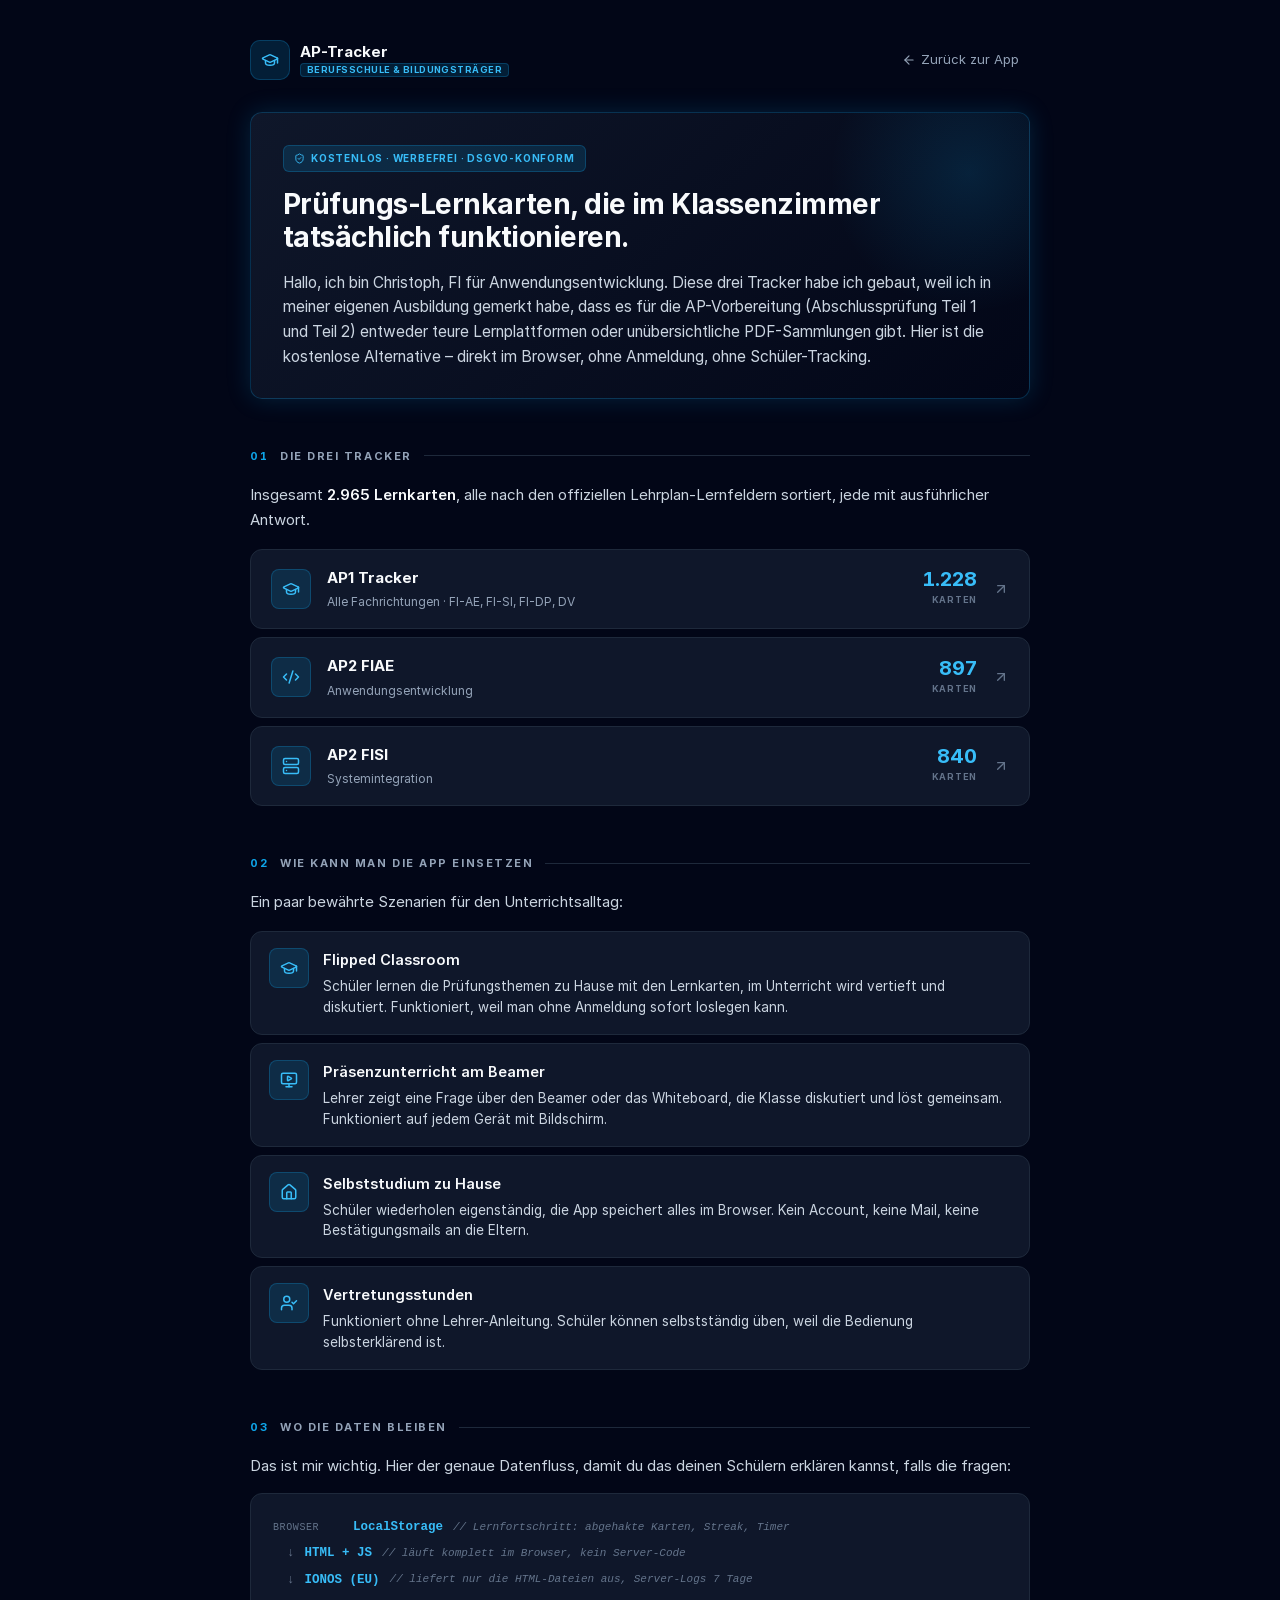
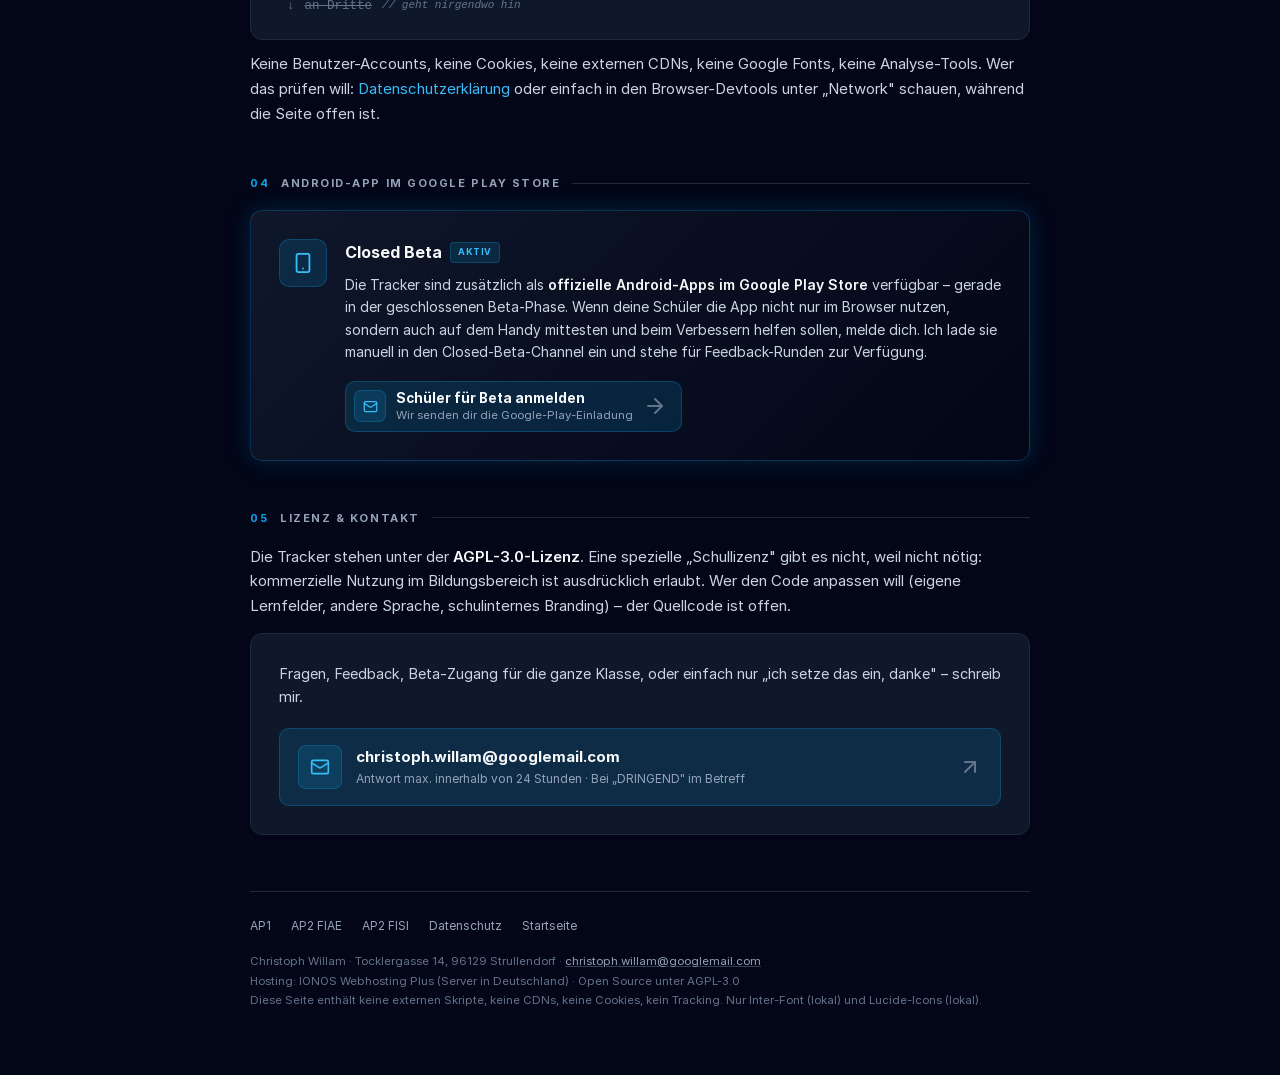
==== bildungseinrichtungen.html @ 1c1a5c52 "feat(legal+cta): IHK-audit cleanup + add Berufsschule-Box and bildungseinrichtungen.html - Remove 'I" ====
<!DOCTYPE html>
<html lang="de">
<head>
    <meta charset="UTF-8">
    <meta name="viewport" content="width=device-width, initial-scale=1.0">
    <title>AP-Tracker für Berufsschulen & Bildungsträger</title>
    <meta name="description" content="Kostenlose, werbefreie Prüfungs-Lernkarten für den Berufsschul-Unterricht. 1.228 AP1-Fragen, 897 AP2-FIAE, 840 AP2-FISI. Open Source, DSGVO-konform, läuft komplett im Browser.">
    <meta name="author" content="Christoph Willam">
    <style>
        @font-face {
            font-family: 'Inter';
            font-style: normal;
            font-weight: 400;
            font-display: swap;
            src: url('assets/fonts/Inter-Regular.woff2') format('woff2');
        }
        @font-face {
            font-family: 'Inter';
            font-style: normal;
            font-weight: 600;
            font-display: swap;
            src: url('assets/fonts/Inter-SemiBold.woff2') format('woff2');
        }
        @font-face {
            font-family: 'Inter';
            font-style: normal;
            font-weight: 700;
            font-display: swap;
            src: url('assets/fonts/Inter-Bold.woff2') format('woff2');
        }

        * { box-sizing: border-box; }

        :root {
            --bg: #020617;
            --card: #0f172a;
            --card-2: #131a2a;
            --border: #1e293b;
            --border-2: #334155;
            --text: #f8fafc;
            --text-muted: #cbd5e1;
            --text-dim: #94a3b8;
            --text-faint: #64748b;
            --accent: #0ea5e9;
            --accent-2: #38bdf8;
            --accent-3: #7dd3fc;
            --accent-bg: rgba(14, 165, 233, 0.15);
            --accent-bg-2: rgba(14, 165, 233, 0.22);
            --accent-border-2: rgba(14, 165, 233, 0.25);
            --accent-glow: rgba(14, 165, 233, 0.18);
        }

        html, body {
            background-color: var(--bg);
            color: var(--text);
        }

        body {
            font-family: 'Inter', -apple-system, BlinkMacSystemFont, sans-serif;
            font-size: 15px;
            line-height: 1.65;
            margin: 0;
            padding: 0;
            -webkit-font-smoothing: antialiased;
        }

        .container {
            max-width: 820px;
            margin: 0 auto;
            padding: 40px 20px 64px;
        }

        /* === Unified icon-box (matches AP1 tracker) === */
        .icon-box {
            width: 40px;
            height: 40px;
            background: var(--accent-bg);
            border: 1px solid var(--accent-border-2);
            border-radius: 8px;
            display: flex;
            align-items: center;
            justify-content: center;
            color: var(--accent-2);
            flex-shrink: 0;
        }
        .icon-box svg { width: 18px; height: 18px; }
        .icon-box.compact { width: 28px; height: 28px; border-radius: 6px; }
        .icon-box.compact svg { width: 14px; height: 14px; }

        /* === Top bar - matches AP1 tracker logo style === */
        .topbar {
            display: flex;
            align-items: center;
            justify-content: space-between;
            gap: 12px;
            margin-bottom: 32px;
        }
        .topbar .brand {
            display: flex;
            align-items: center;
            gap: 10px;
            color: var(--text);
            text-decoration: none;
        }
        .topbar .brand .icon {
            width: 40px;
            height: 40px;
            background: var(--accent-bg);
            border: 1px solid var(--accent-border-2);
            border-radius: 10px;
            display: flex;
            align-items: center;
            justify-content: center;
            color: var(--accent-2);
        }
        .topbar .brand .icon svg { width: 18px; height: 18px; }
        .topbar .brand .text { display: flex; flex-direction: column; line-height: 1.2; }
        .topbar .brand .name {
            font-weight: 700;
            font-size: 15px;
            color: var(--text);
        }
        .topbar .brand .badge {
            display: inline-block;
            padding: 1px 6px;
            background: var(--accent-bg);
            border: 1px solid var(--accent-border-2);
            color: var(--accent-2);
            border-radius: 4px;
            font-size: 9px;
            font-weight: 800;
            text-transform: uppercase;
            letter-spacing: 0.05em;
            margin-top: 2px;
            align-self: flex-start;
        }
        .topbar .back {
            color: var(--text-dim);
            text-decoration: none;
            font-size: 13px;
            display: inline-flex;
            align-items: center;
            gap: 5px;
            padding: 6px 10px;
            border-radius: 6px;
            border: 1px solid transparent;
        }
        .topbar .back:hover { color: var(--text); border-color: var(--border); }
        .topbar .back svg { width: 14px; height: 14px; }

        /* === Hero === */
        .hero {
            background: linear-gradient(135deg, #0f172a 0%, #020617 100%);
            border: 1px solid var(--accent-border-2);
            border-radius: 12px;
            padding: 32px 32px 28px;
            margin-bottom: 48px;
            box-shadow: 0 0 24px var(--accent-glow);
            position: relative;
            overflow: hidden;
        }
        .hero::before {
            content: '';
            position: absolute;
            top: -80px;
            right: -80px;
            width: 280px;
            height: 280px;
            background: radial-gradient(circle, rgba(14, 165, 233, 0.15) 0%, transparent 70%);
            pointer-events: none;
        }
        .hero .label {
            display: inline-flex;
            align-items: center;
            gap: 6px;
            padding: 4px 10px;
            background: var(--accent-bg);
            border: 1px solid var(--accent-border-2);
            color: var(--accent-2);
            border-radius: 6px;
            font-size: 10px;
            font-weight: 800;
            text-transform: uppercase;
            letter-spacing: 0.08em;
            margin-bottom: 16px;
            position: relative;
        }
        .hero .label svg { width: 11px; height: 11px; }
        .hero h1 {
            font-size: 28px;
            font-weight: 700;
            line-height: 1.2;
            letter-spacing: -0.02em;
            margin: 0 0 16px 0;
            color: var(--text);
            position: relative;
        }
        .hero .lede {
            font-size: 15.5px;
            line-height: 1.6;
            color: var(--text-muted);
            margin: 0;
            position: relative;
        }
        .hero .lede strong { color: var(--text); font-weight: 600; }

        /* === Section base === */
        section {
            margin-top: 48px;
        }
        section h2 {
            font-size: 11px;
            font-weight: 800;
            letter-spacing: 0.14em;
            text-transform: uppercase;
            color: var(--text-dim);
            margin: 0 0 18px 0;
            display: flex;
            align-items: center;
            gap: 12px;
        }
        section h2::after {
            content: '';
            flex: 1;
            height: 1px;
            background: var(--border);
        }
        section h2 .num {
            color: var(--accent);
            font-variant-numeric: tabular-nums;
        }
        section p {
            color: var(--text-muted);
            margin: 0 0 14px 0;
        }
        section p strong { color: var(--text); font-weight: 600; }
        section a {
            color: var(--accent-2);
            text-decoration: none;
        }
        section a:hover { color: var(--accent-3); text-decoration: underline; }

        /* === Tracker list === */
        .tracker-list {
            display: flex;
            flex-direction: column;
            gap: 8px;
        }
        a.tracker-item {
            background-color: var(--card);
            border: 1px solid var(--border);
            border-radius: 12px;
            padding: 16px 20px;
            display: grid;
            grid-template-columns: 40px 1fr auto auto;
            align-items: center;
            gap: 16px;
            text-decoration: none;
            color: inherit;
            transition: all 0.2s;
        }
        a.tracker-item:hover {
            border-color: var(--accent-border-2);
            background-color: var(--card-2);
        }
        a.tracker-item:hover .arrow { color: var(--accent-2); }
        .tracker-item .name {
            font-weight: 700;
            color: var(--text);
            font-size: 15px;
        }
        .tracker-item .name small {
            display: block;
            font-weight: 400;
            color: var(--text-dim);
            font-size: 12px;
            margin-top: 2px;
        }
        .tracker-item .count {
            text-align: right;
            font-variant-numeric: tabular-nums;
        }
        .tracker-item .count .num {
            display: block;
            font-size: 20px;
            font-weight: 700;
            color: var(--accent-2);
            line-height: 1;
        }
        .tracker-item .count .lbl {
            display: block;
            font-size: 9px;
            font-weight: 700;
            color: var(--text-faint);
            text-transform: uppercase;
            letter-spacing: 0.08em;
            margin-top: 4px;
        }
        .tracker-item .arrow {
            color: var(--text-faint);
            display: flex;
            transition: all 0.2s;
        }
        .tracker-item .arrow svg { width: 16px; height: 16px; }

        /* === Scenarios === */
        .scenarios {
            display: flex;
            flex-direction: column;
            gap: 8px;
        }
        .scenario {
            background-color: var(--card);
            border: 1px solid var(--border);
            border-radius: 12px;
            padding: 16px 18px;
            display: grid;
            grid-template-columns: 40px 1fr;
            gap: 14px;
            align-items: start;
        }
        .scenario h4 {
            margin: 0 0 4px 0;
            font-size: 14.5px;
            font-weight: 600;
            color: var(--text);
        }
        .scenario p {
            margin: 0;
            font-size: 13.5px;
            color: var(--text-muted);
            line-height: 1.55;
        }

        /* === Data flow === */
        .dataflow {
            background-color: var(--card);
            border: 1px solid var(--border);
            border-radius: 12px;
            padding: 20px 22px;
            margin: 12px 0;
            font-family: ui-monospace, SFMono-Regular, Menlo, Monaco, "Cascadia Code", "Courier New", monospace;
            font-size: 12.5px;
            line-height: 2.1;
            color: var(--text-muted);
            overflow-x: auto;
        }
        .dataflow .row {
            display: flex;
            align-items: center;
            gap: 10px;
            white-space: nowrap;
        }
        .dataflow .row.indent { padding-left: 14px; }
        .dataflow .arrow { color: var(--text-faint); }
        .dataflow .here { color: var(--accent-2); font-weight: 600; }
        .dataflow .away {
            color: var(--text-faint);
            text-decoration: line-through;
            text-decoration-color: var(--text-faint);
        }
        .dataflow .lbl {
            color: var(--text-faint);
            font-size: 10px;
            text-transform: uppercase;
            letter-spacing: 0.06em;
            min-width: 70px;
            display: inline-block;
        }
        .dataflow .desc {
            color: var(--text-faint);
            font-size: 11px;
            font-style: italic;
        }

        /* === Google Play section === */
        .play-section {
            background: linear-gradient(135deg, #0f172a 0%, #020617 100%);
            border: 1px solid var(--accent-border-2);
            border-radius: 12px;
            padding: 28px;
            display: grid;
            grid-template-columns: 48px 1fr;
            gap: 18px;
            align-items: start;
            box-shadow: 0 0 24px var(--accent-glow);
        }
        .play-section .icon-box { width: 48px; height: 48px; border-radius: 10px; }
        .play-section .icon-box svg { width: 22px; height: 22px; }
        .play-section h3 {
            margin: 0 0 8px 0;
            font-size: 16px;
            font-weight: 700;
            color: var(--text);
            display: flex;
            align-items: center;
            gap: 8px;
            flex-wrap: wrap;
        }
        .play-section h3 .tag {
            display: inline-block;
            padding: 2px 7px;
            background: var(--accent-bg);
            border: 1px solid var(--accent-border-2);
            color: var(--accent-2);
            border-radius: 4px;
            font-size: 9px;
            font-weight: 800;
            text-transform: uppercase;
            letter-spacing: 0.06em;
        }
        .play-section p {
            margin: 0 0 18px 0;
            font-size: 14px;
            color: var(--text-muted);
            line-height: 1.6;
        }
        .play-section p strong { color: var(--text); font-weight: 600; }

        /* === Contact === */
        .contact {
            background-color: var(--card);
            border: 1px solid var(--border);
            border-radius: 12px;
            padding: 28px;
            display: flex;
            flex-direction: column;
            gap: 20px;
        }
        .contact-text { margin: 0; }
        .contact-text p { margin: 0; color: var(--text-muted); font-size: 14.5px; line-height: 1.6; }
        .contact-cta {
            display: flex;
            align-items: center;
            gap: 14px;
            padding: 16px 18px;
            background: var(--accent-bg);
            border: 1px solid var(--accent-border-2);
            border-radius: 10px;
            text-decoration: none;
            color: var(--text);
            transition: all 0.2s;
            min-width: 0;
        }
        .contact-cta:hover {
            background: var(--accent-bg-2);
            border-color: var(--accent-2);
            text-decoration: none;
            transform: translateY(-1px);
        }
        .contact-cta .icon-box { width: 44px; height: 44px; border-radius: 8px; flex-shrink: 0; }
        .contact-cta .icon-box svg { width: 20px; height: 20px; }
        .contact-cta-text {
            flex: 1;
            min-width: 0;
            display: flex;
            flex-direction: column;
            line-height: 1.3;
        }
        .contact-cta .title {
            font-size: 15px;
            font-weight: 700;
            color: var(--text);
            word-break: break-all;
        }
        .contact-cta .sub {
            font-size: 12px;
            color: var(--text-dim);
            margin-top: 4px;
            line-height: 1.4;
        }
        .contact-cta .arrow {
            color: var(--text-faint);
            transition: all 0.2s;
            flex-shrink: 0;
        }
        .contact-cta .arrow svg { width: 18px; height: 18px; }
        .contact-cta:hover .arrow { color: var(--accent-2); transform: translateX(2px); }

        /* === Unified action button (small, same style for both) === */
        .action {
            display: inline-flex;
            align-items: center;
            gap: 10px;
            padding: 8px 14px 8px 8px;
            background: var(--accent-bg);
            border: 1px solid var(--accent-border-2);
            border-radius: 10px;
            text-decoration: none;
            color: var(--text);
            transition: all 0.2s;
            font-size: 13px;
            font-weight: 600;
        }
        .action:hover {
            background: var(--accent-bg-2);
            border-color: var(--accent-2);
            text-decoration: none;
        }
        .action .icon-box { width: 32px; height: 32px; border-radius: 7px; }
        .action .icon-box svg { width: 15px; height: 15px; }
        .action .text {
            display: flex;
            flex-direction: column;
            line-height: 1.25;
        }
        .action .title { font-size: 13.5px; font-weight: 700; color: var(--text); }
        .action .sub { font-size: 11.5px; font-weight: 400; color: var(--text-dim); margin-top: 1px; }
        .action .arrow { color: var(--text-faint); transition: all 0.2s; flex-shrink: 0; }
        .action .arrow svg { width: 14px; height: 14px; }
        .action:hover .arrow { color: var(--accent-2); transform: translateX(2px); }

        /* === Footer === */
        footer {
            margin-top: 56px;
            padding-top: 24px;
            border-top: 1px solid var(--border);
            font-size: 12px;
            color: var(--text-dim);
        }
        footer .links {
            display: flex;
            flex-wrap: wrap;
            gap: 8px 20px;
            margin-bottom: 16px;
        }
        footer .links a {
            color: var(--text-dim);
            text-decoration: none;
        }
        footer .links a:hover { color: var(--text); }
        footer .meta {
            color: var(--text-faint);
            line-height: 1.7;
            font-size: 11.5px;
        }
        footer .meta a { color: var(--text-dim); text-decoration: underline; text-decoration-color: var(--border-2); }
        footer .meta a:hover { color: var(--text-muted); }

        @media (max-width: 640px) {
            .container { padding: 24px 14px 40px; }
            .topbar { flex-direction: column; align-items: flex-start; gap: 10px; }
            .hero { padding: 24px 20px 20px; }
            .hero h1 { font-size: 23px; }
            .hero .lede { font-size: 14.5px; }
            a.tracker-item { grid-template-columns: 40px 1fr; padding: 12px 14px; gap: 12px; }
            .tracker-item .count { grid-column: 2 / 3; text-align: left; }
            .tracker-item .count .num { display: inline-block; }
            .tracker-item .count .lbl { display: inline-block; margin-left: 6px; }
            .tracker-item .arrow { display: none; }
            .dataflow { font-size: 11.5px; padding: 14px 16px; }
            .scenario { padding: 12px 14px; }
            .play-section { padding: 20px; grid-template-columns: 40px 1fr; gap: 14px; }
            .play-section .icon-box { width: 40px; height: 40px; }
            .play-section .icon-box svg { width: 18px; height: 18px; }
            .contact { padding: 20px; gap: 16px; }
            .contact-cta { padding: 14px 16px; gap: 12px; }
            .contact-cta .icon-box { width: 40px; height: 40px; }
            .contact-cta .icon-box svg { width: 18px; height: 18px; }
            .contact-cta .title { font-size: 14px; }
            .contact-cta .sub { font-size: 11.5px; }
            section h2 { font-size: 10.5px; }
        }
    </style>
</head>
<body>
    <div class="container">
        <div class="topbar">
            <a href="index.html" class="brand">
                <span class="icon"><i data-lucide="graduation-cap"></i></span>
                <span class="text">
                    <span class="name">AP-Tracker</span>
                    <span class="badge">Berufsschule &amp; Bildungsträger</span>
                </span>
            </a>
            <a href="index.html" class="back">
                <i data-lucide="arrow-left"></i> Zurück zur App
            </a>
        </div>

        <div class="hero">
            <span class="label">
                <i data-lucide="shield-check"></i>
                Kostenlos · Werbefrei · DSGVO-konform
            </span>
            <h1>Prüfungs-Lernkarten, die im Klassenzimmer tatsächlich funktionieren.</h1>
            <p class="lede">
                Hallo, ich bin Christoph, FI für Anwendungsentwicklung. Diese drei Tracker habe ich gebaut, weil ich in meiner eigenen Ausbildung gemerkt habe, dass es für die AP-Vorbereitung (Abschlussprüfung Teil 1 und Teil 2) entweder teure Lernplattformen oder unübersichtliche PDF-Sammlungen gibt. Hier ist die kostenlose Alternative – direkt im Browser, ohne Anmeldung, ohne Schüler-Tracking.
            </p>
        </div>

        <section>
            <h2><span class="num">01</span>Die drei Tracker</h2>
            <p style="margin-bottom: 16px;">Insgesamt <strong>2.965 Lernkarten</strong>, alle nach den offiziellen Lehrplan-Lernfeldern sortiert, jede mit ausführlicher Antwort.</p>
            <div class="tracker-list">
                <a class="tracker-item" href="https://ap1.cwillam.de/" target="_blank" rel="noopener">
                    <div class="icon-box"><i data-lucide="graduation-cap"></i></div>
                    <div class="name">AP1 Tracker<small>Alle Fachrichtungen · FI-AE, FI-SI, FI-DP, DV</small></div>
                    <div class="count"><span class="num">1.228</span><span class="lbl">Karten</span></div>
                    <div class="arrow"><i data-lucide="arrow-up-right"></i></div>
                </a>
                <a class="tracker-item" href="https://ap2.cwillam.de/" target="_blank" rel="noopener">
                    <div class="icon-box"><i data-lucide="code-2"></i></div>
                    <div class="name">AP2 FIAE<small>Anwendungsentwicklung</small></div>
                    <div class="count"><span class="num">897</span><span class="lbl">Karten</span></div>
                    <div class="arrow"><i data-lucide="arrow-up-right"></i></div>
                </a>
                <a class="tracker-item" href="https://ap2-fisi.cwillam.de/" target="_blank" rel="noopener">
                    <div class="icon-box"><i data-lucide="server"></i></div>
                    <div class="name">AP2 FISI<small>Systemintegration</small></div>
                    <div class="count"><span class="num">840</span><span class="lbl">Karten</span></div>
                    <div class="arrow"><i data-lucide="arrow-up-right"></i></div>
                </a>
            </div>
        </section>

        <section>
            <h2><span class="num">02</span>Wie kann man die App einsetzen</h2>
            <p style="margin-bottom: 16px;">Ein paar bewährte Szenarien für den Unterrichtsalltag:</p>
            <div class="scenarios">
                <div class="scenario">
                    <div class="icon-box"><i data-lucide="graduation-cap"></i></div>
                    <div>
                        <h4>Flipped Classroom</h4>
                        <p>Schüler lernen die Prüfungsthemen zu Hause mit den Lernkarten, im Unterricht wird vertieft und diskutiert. Funktioniert, weil man ohne Anmeldung sofort loslegen kann.</p>
                    </div>
                </div>
                <div class="scenario">
                    <div class="icon-box"><i data-lucide="monitor-play"></i></div>
                    <div>
                        <h4>Präsenzunterricht am Beamer</h4>
                        <p>Lehrer zeigt eine Frage über den Beamer oder das Whiteboard, die Klasse diskutiert und löst gemeinsam. Funktioniert auf jedem Gerät mit Bildschirm.</p>
                    </div>
                </div>
                <div class="scenario">
                    <div class="icon-box"><i data-lucide="house"></i></div>
                    <div>
                        <h4>Selbststudium zu Hause</h4>
                        <p>Schüler wiederholen eigenständig, die App speichert alles im Browser. Kein Account, keine Mail, keine Bestätigungsmails an die Eltern.</p>
                    </div>
                </div>
                <div class="scenario">
                    <div class="icon-box"><i data-lucide="user-check"></i></div>
                    <div>
                        <h4>Vertretungsstunden</h4>
                        <p>Funktioniert ohne Lehrer-Anleitung. Schüler können selbstständig üben, weil die Bedienung selbsterklärend ist.</p>
                    </div>
                </div>
            </div>
        </section>

        <section>
            <h2><span class="num">03</span>Wo die Daten bleiben</h2>
            <p>Das ist mir wichtig. Hier der genaue Datenfluss, damit du das deinen Schülern erklären kannst, falls die fragen:</p>
            <div class="dataflow">
                <div class="row"><span class="lbl">Browser</span> <span class="here">LocalStorage</span> <span class="desc">// Lernfortschritt: abgehakte Karten, Streak, Timer</span></div>
                <div class="row indent"><span class="arrow">↓</span> <span class="here">HTML + JS</span> <span class="desc">// läuft komplett im Browser, kein Server-Code</span></div>
                <div class="row indent"><span class="arrow">↓</span> <span class="here">IONOS (EU)</span> <span class="desc">// liefert nur die HTML-Dateien aus, Server-Logs 7 Tage</span></div>
                <div class="row indent"><span class="arrow">↓</span> <span class="away">an Dritte</span> <span class="desc">// geht nirgendwo hin</span></div>
            </div>
            <p>Keine Benutzer-Accounts, keine Cookies, keine externen CDNs, keine Google Fonts, keine Analyse-Tools. Wer das prüfen will: <a href="datenschutz.html">Datenschutzerklärung</a> oder einfach in den Browser-Devtools unter „Network" schauen, während die Seite offen ist.</p>
        </section>

        <section>
            <h2><span class="num">04</span>Android-App im Google Play Store</h2>
            <div class="play-section">
                <div class="icon-box"><i data-lucide="smartphone"></i></div>
                <div>
                    <h3>Closed Beta <span class="tag">Aktiv</span></h3>
                    <p>Die Tracker sind zusätzlich als <strong>offizielle Android-Apps im Google Play Store</strong> verfügbar – gerade in der geschlossenen Beta-Phase. Wenn deine Schüler die App nicht nur im Browser nutzen, sondern auch auf dem Handy mittesten und beim Verbessern helfen sollen, melde dich. Ich lade sie manuell in den Closed-Beta-Channel ein und stehe für Feedback-Runden zur Verfügung.</p>
                    <a class="action" href="mailto:christoph.willam@googlemail.com?subject=Google%20Play%20Beta%20%E2%80%93%20Sch%C3%BCler%20sollen%20mitmachen&body=Hallo%20Christoph%2C%0A%0Aich%20m%C3%B6chte%2C%20dass%20meine%20Sch%C3%BCler%20die%20AP-Tracker%20im%20Google%20Play%20Closed-Beta%20mittesten.%0A%0AMeine%20Einrichtung%3A%20%0A%0AKlassen%20%2F%20Fachrichtung%3A%20%0A%0AAnzahl%20Sch%C3%BCler%3A%20%0A%0ALiebe%20Gr%C3%BC%C3%9Fe">
                        <span class="icon-box"><i data-lucide="mail"></i></span>
                        <span class="text">
                            <span class="title">Schüler für Beta anmelden</span>
                            <span class="sub">Wir senden dir die Google-Play-Einladung</span>
                        </span>
                        <i data-lucide="arrow-right" class="arrow"></i>
                    </a>
                </div>
            </div>
        </section>

        <section>
            <h2><span class="num">05</span>Lizenz &amp; Kontakt</h2>
            <p>Die Tracker stehen unter der <strong>AGPL-3.0-Lizenz</strong>. Eine spezielle „Schullizenz" gibt es nicht, weil nicht nötig: kommerzielle Nutzung im Bildungsbereich ist ausdrücklich erlaubt. Wer den Code anpassen will (eigene Lernfelder, andere Sprache, schulinternes Branding) – der Quellcode ist offen.</p>
            <div class="contact">
                <div class="contact-text">
                    <p>Fragen, Feedback, Beta-Zugang für die ganze Klasse, oder einfach nur „ich setze das ein, danke" – schreib mir.</p>
                </div>
                <a class="contact-cta" href="mailto:christoph.willam@googlemail.com?subject=Anfrage%20Berufsschule%20%2F%20Bildungseinrichtung%20AP-Tracker&body=Hallo%20Christoph%2C%0A%0Aich%20interessiere%20mich%20f%C3%BCr%20den%20Einsatz%20der%20AP-Tracker%20im%20Unterricht.%0A%0AMeine%20Einrichtung%3A%20%0A%0AKlassen%20%2F%20Fachrichtung%3A%20%0A%0AVorhaben%20%2F%20Frage%3A%20%0A%0ALiebe%20Gr%C3%BC%C3%9Fe">
                    <div class="icon-box"><i data-lucide="mail"></i></div>
                    <div class="contact-cta-text">
                        <span class="title">christoph.willam@googlemail.com</span>
                        <span class="sub">Antwort max. innerhalb von 24 Stunden · Bei „DRINGEND" im Betreff</span>
                    </div>
                    <i data-lucide="arrow-up-right" class="arrow"></i>
                </a>
            </div>
        </section>

        <footer>
            <div class="links">
                <a href="https://ap1.cwillam.de/">AP1</a>
                <a href="https://ap2.cwillam.de/">AP2 FIAE</a>
                <a href="https://ap2-fisi.cwillam.de/">AP2 FISI</a>
                <a href="datenschutz.html">Datenschutz</a>
                <a href="index.html">Startseite</a>
            </div>
            <div class="meta">
                Christoph Willam · Tocklergasse 14, 96129 Strullendorf · <a href="mailto:christoph.willam@googlemail.com">christoph.willam@googlemail.com</a><br>
                Hosting: IONOS Webhosting Plus (Server in Deutschland) · Open Source unter AGPL-3.0<br>
                Diese Seite enthält keine externen Skripte, keine CDNs, keine Cookies, kein Tracking. Nur Inter-Font (lokal) und Lucide-Icons (lokal).
            </div>
        </footer>
    </div>

    <script src="assets/js/lucide.min.js"></script>
    <script>
        if (window.lucide) {
            lucide.createIcons();
        }
    </script>
</body>
</html>
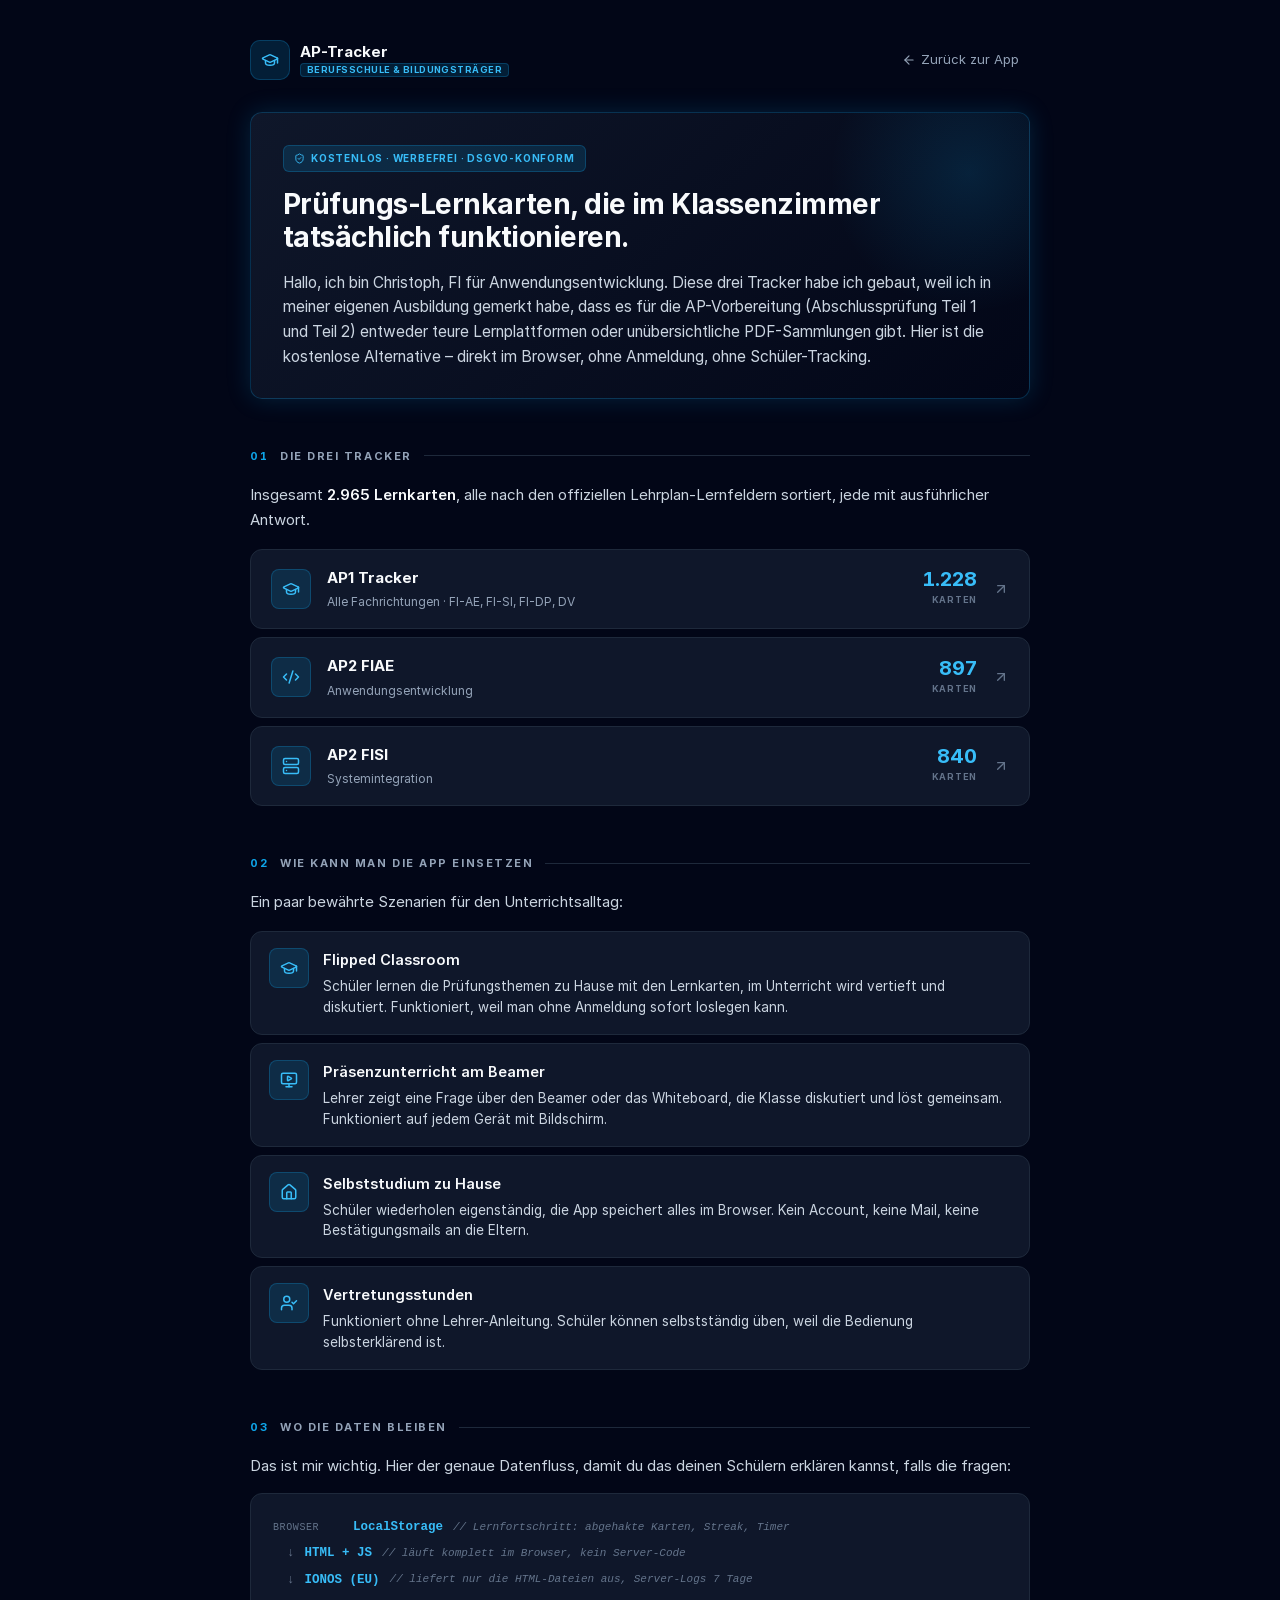
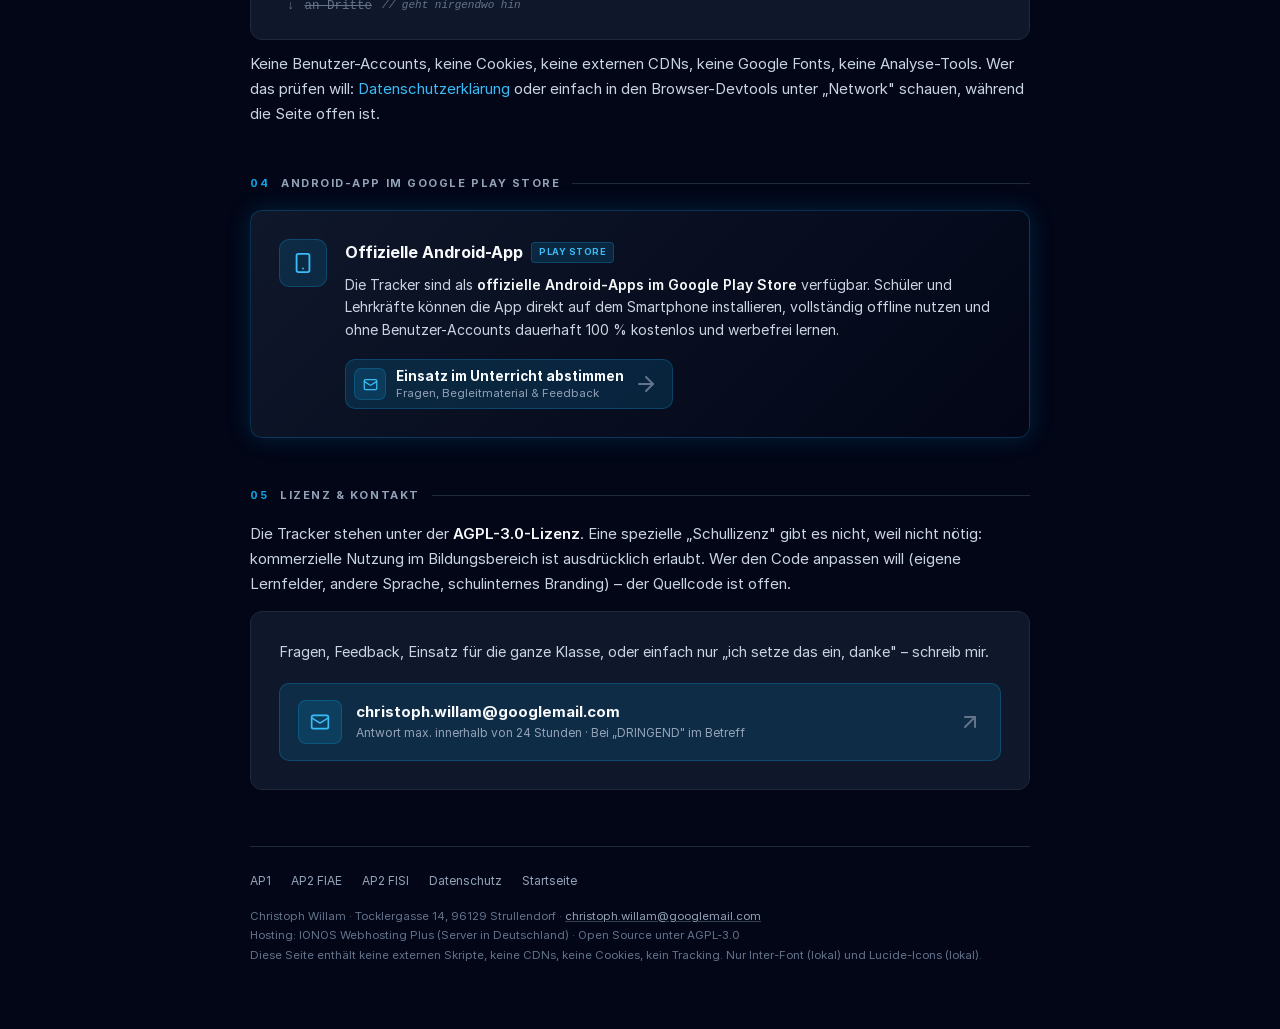
==== commit e083de97: "feat: release v2.7.0 - Play Store Release Vorbereitung & UI-Optimierung" ====
--- a/bildungseinrichtungen.html
+++ b/bildungseinrichtungen.html
@@ -4,6 +4,7 @@
     <meta charset="UTF-8">
     <meta name="viewport" content="width=device-width, initial-scale=1.0">
     <title>AP-Tracker für Berufsschulen & Bildungsträger</title>
+    <link rel="canonical" href="https://ap2.cwillam.de/bildungseinrichtungen.html" />
     <meta name="description" content="Kostenlose, werbefreie Prüfungs-Lernkarten für den Berufsschul-Unterricht. 1.228 AP1-Fragen, 897 AP2-FIAE, 840 AP2-FISI. Open Source, DSGVO-konform, läuft komplett im Browser.">
     <meta name="author" content="Christoph Willam">
     <style>
@@ -666,13 +667,13 @@
             <div class="play-section">
                 <div class="icon-box"><i data-lucide="smartphone"></i></div>
                 <div>
-                    <h3>Closed Beta <span class="tag">Aktiv</span></h3>
-                    <p>Die Tracker sind zusätzlich als <strong>offizielle Android-Apps im Google Play Store</strong> verfügbar – gerade in der geschlossenen Beta-Phase. Wenn deine Schüler die App nicht nur im Browser nutzen, sondern auch auf dem Handy mittesten und beim Verbessern helfen sollen, melde dich. Ich lade sie manuell in den Closed-Beta-Channel ein und stehe für Feedback-Runden zur Verfügung.</p>
-                    <a class="action" href="mailto:christoph.willam@googlemail.com?subject=Google%20Play%20Beta%20%E2%80%93%20Sch%C3%BCler%20sollen%20mitmachen&body=Hallo%20Christoph%2C%0A%0Aich%20m%C3%B6chte%2C%20dass%20meine%20Sch%C3%BCler%20die%20AP-Tracker%20im%20Google%20Play%20Closed-Beta%20mittesten.%0A%0AMeine%20Einrichtung%3A%20%0A%0AKlassen%20%2F%20Fachrichtung%3A%20%0A%0AAnzahl%20Sch%C3%BCler%3A%20%0A%0ALiebe%20Gr%C3%BC%C3%9Fe">
+                    <h3>Offizielle Android-App <span class="tag">Play Store</span></h3>
+                    <p>Die Tracker sind als <strong>offizielle Android-Apps im Google Play Store</strong> verfügbar. Schüler und Lehrkräfte können die App direkt auf dem Smartphone installieren, vollständig offline nutzen und ohne Benutzer-Accounts dauerhaft 100 % kostenlos und werbefrei lernen.</p>
+                    <a class="action" href="mailto:christoph.willam@googlemail.com?subject=Google%20Play%20App%20%E2%80%93%20Einsatz%20im%20Unterricht&body=Hallo%20Christoph%2C%0A%0Aich%20m%C3%B6chte%2C%20dass%20meine%20Sch%C3%BCler%20die%20AP-Tracker%20als%20App%20nutzen.%0A%0AMeine%20Einrichtung%3A%20%0A%0AKlassen%20%2F%20Fachrichtung%3A%20%0A%0AAnzahl%20Sch%C3%BCler%3A%20%0A%0ALiebe%20Gr%C3%BC%C3%9Fe">
                         <span class="icon-box"><i data-lucide="mail"></i></span>
                         <span class="text">
-                            <span class="title">Schüler für Beta anmelden</span>
-                            <span class="sub">Wir senden dir die Google-Play-Einladung</span>
+                            <span class="title">Einsatz im Unterricht abstimmen</span>
+                            <span class="sub">Fragen, Begleitmaterial &amp; Feedback</span>
                         </span>
                         <i data-lucide="arrow-right" class="arrow"></i>
                     </a>
@@ -685,7 +686,7 @@
             <p>Die Tracker stehen unter der <strong>AGPL-3.0-Lizenz</strong>. Eine spezielle „Schullizenz" gibt es nicht, weil nicht nötig: kommerzielle Nutzung im Bildungsbereich ist ausdrücklich erlaubt. Wer den Code anpassen will (eigene Lernfelder, andere Sprache, schulinternes Branding) – der Quellcode ist offen.</p>
             <div class="contact">
                 <div class="contact-text">
-                    <p>Fragen, Feedback, Beta-Zugang für die ganze Klasse, oder einfach nur „ich setze das ein, danke" – schreib mir.</p>
+                    <p>Fragen, Feedback, Einsatz für die ganze Klasse, oder einfach nur „ich setze das ein, danke" – schreib mir.</p>
                 </div>
                 <a class="contact-cta" href="mailto:christoph.willam@googlemail.com?subject=Anfrage%20Berufsschule%20%2F%20Bildungseinrichtung%20AP-Tracker&body=Hallo%20Christoph%2C%0A%0Aich%20interessiere%20mich%20f%C3%BCr%20den%20Einsatz%20der%20AP-Tracker%20im%20Unterricht.%0A%0AMeine%20Einrichtung%3A%20%0A%0AKlassen%20%2F%20Fachrichtung%3A%20%0A%0AVorhaben%20%2F%20Frage%3A%20%0A%0ALiebe%20Gr%C3%BC%C3%9Fe">
                     <div class="icon-box"><i data-lucide="mail"></i></div>
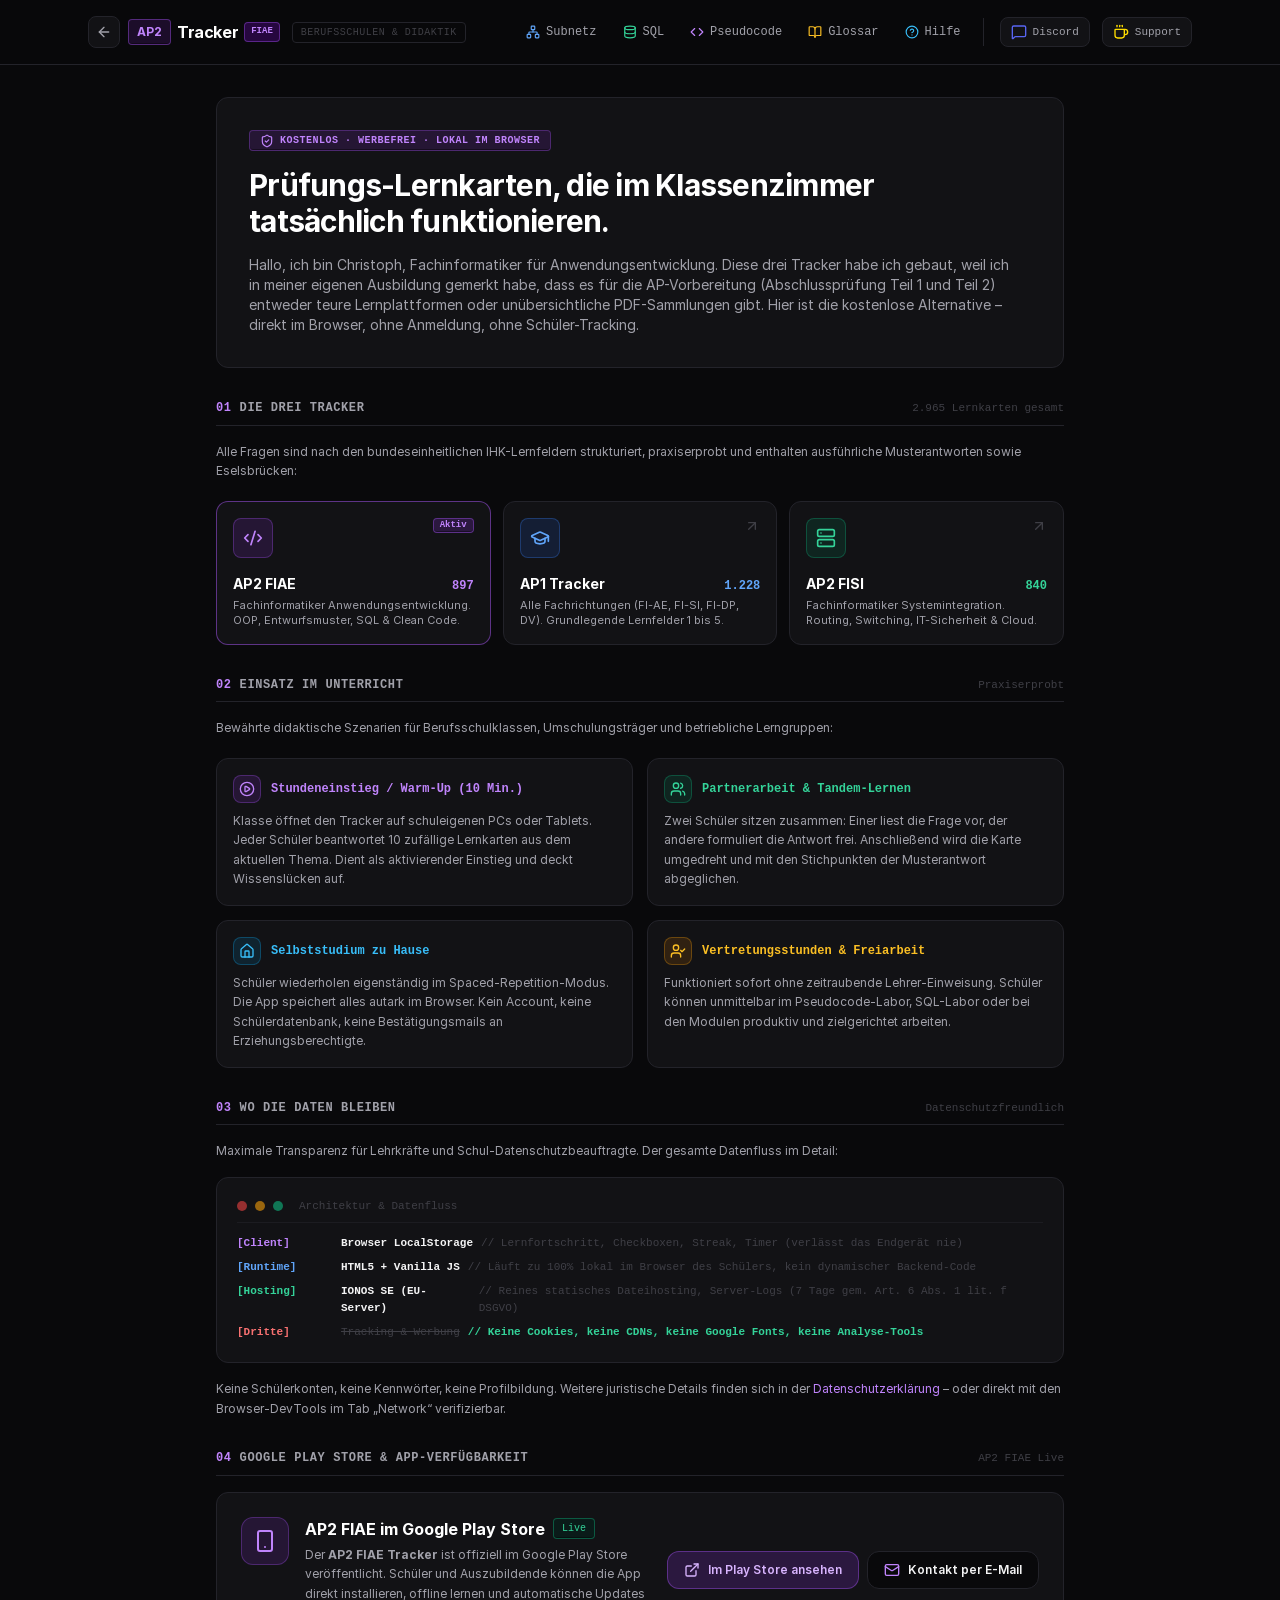
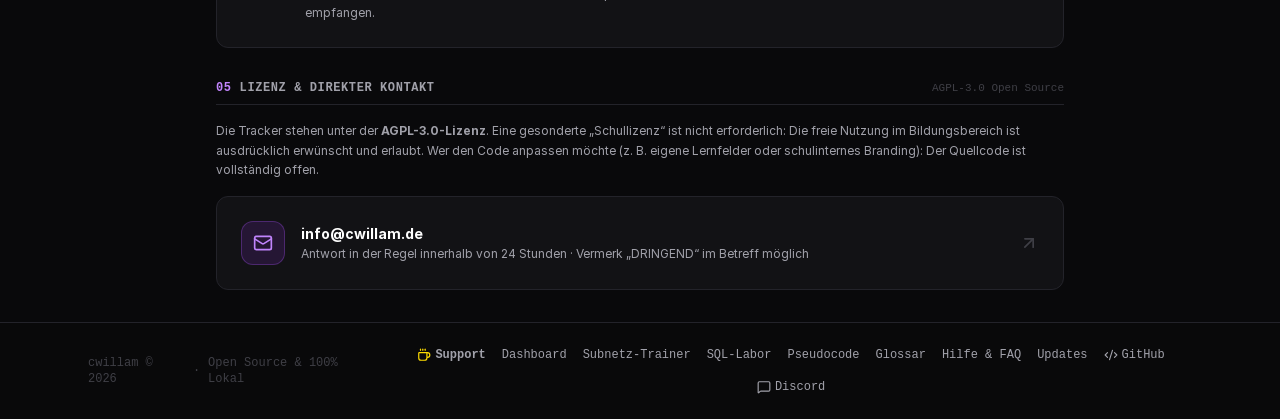
==== commit f7bd7dc5: "feat: release v3.0.0 (Obsidian-Zinc redesign, in-app feedback & UI overhaul)" ====
--- a/bildungseinrichtungen.html
+++ b/bildungseinrichtungen.html
@@ -1,725 +1,711 @@
-<!DOCTYPE html>
-<html lang="de">
-<head>
-    <meta charset="UTF-8">
-    <meta name="viewport" content="width=device-width, initial-scale=1.0">
-    <title>AP-Tracker für Berufsschulen & Bildungsträger</title>
+<!doctype html>
+<html lang="de" class="dark">
+  <head>
+    <meta charset="UTF-8" />
+    <meta name="viewport" content="width=device-width, initial-scale=1.0" />
+    <title>AP-Tracker für Berufsschulen &amp; Bildungsträger | Kostenlos &amp; Open Source</title>
     <link rel="canonical" href="https://ap2.cwillam.de/bildungseinrichtungen.html" />
-    <meta name="description" content="Kostenlose, werbefreie Prüfungs-Lernkarten für den Berufsschul-Unterricht. 1.228 AP1-Fragen, 897 AP2-FIAE, 840 AP2-FISI. Open Source, DSGVO-konform, läuft komplett im Browser.">
-    <meta name="author" content="Christoph Willam">
+    <meta
+      name="description"
+      content="Kostenlose, werbefreie Prüfungs-Lernkarten für den Berufsschul-Unterricht. 1.228 AP1-Fragen, 897 AP2-FIAE, 840 AP2-FISI. Open Source, datenschutzfreundlich, läuft komplett im Browser."
+    />
+    <meta name="author" content="Christoph Willam" />
+
+    <!-- PWA Meta Tags -->
+    <link rel="manifest" href="manifest.json" />
+    <link rel="apple-touch-icon" href="favicon.svg" />
+    <meta name="apple-mobile-web-app-capable" content="yes" />
+    <meta name="apple-mobile-web-app-status-bar-style" content="black-translucent" />
+    <meta name="theme-color" content="#09090b" />
+
+    <!-- Favicon -->
+    <link rel="icon" type="image/svg+xml" href="favicon.svg" />
+
+    <!-- Local Fonts -->
     <style>
-        @font-face {
-            font-family: 'Inter';
-            font-style: normal;
-            font-weight: 400;
-            font-display: swap;
-            src: url('assets/fonts/Inter-Regular.woff2') format('woff2');
+      @font-face {
+        font-family: "Inter";
+        font-style: normal;
+        font-weight: 400;
+        font-display: swap;
+        src: url("assets/fonts/Inter-Regular.woff2") format("woff2");
+      }
+      @font-face {
+        font-family: "Inter";
+        font-style: normal;
+        font-weight: 600;
+        font-display: swap;
+        src: url("assets/fonts/Inter-SemiBold.woff2") format("woff2");
+      }
+      @font-face {
+        font-family: "Inter";
+        font-style: normal;
+        font-weight: 700;
+        font-display: swap;
+        src: url("assets/fonts/Inter-Bold.woff2") format("woff2");
+      }
+    </style>
+
+    <!-- Tailwind CSS (Offline / Local) -->
+    <script src="assets/js/tailwind.js?v=3.0.0"></script>
+    <script>
+      tailwind.config = {
+        darkMode: "class",
+        theme: {
+          extend: {
+            colors: {
+              "dark-bg": "#09090b",
+              "dark-card": "#121215",
+              "dark-border": "#23232a",
+              "dark-dim": "#3f3f46",
+              "dark-muted": "#a1a1aa",
+              "dark-text": "#f4f4f5",
+              "dark-accent": "#8b5cf6",
+              "dark-accent-hover": "#7c3aed",
+            },
+            fontFamily: {
+              sans: [
+                "Inter",
+                "-apple-system",
+                "BlinkMacSystemFont",
+                "Segoe UI",
+                "Roboto",
+                "sans-serif",
+              ],
+              mono: [
+                "ui-monospace",
+                "SFMono-Regular",
+                "Menlo",
+                "Monaco",
+                "Consolas",
+                "monospace",
+              ],
+            },
+          },
+        },
+      };
+    </script>
+
+    <style>
+      .kbd-cap {
+        box-shadow: inset 0 -1px 0 0 rgba(0, 0, 0, 0.4);
+        border-radius: 4px;
+        border: 1px solid rgba(255, 255, 255, 0.08);
+      }
+      button, a {
+        -webkit-tap-highlight-color: transparent;
+      }
+      html {
+        scroll-behavior: smooth;
+        scroll-padding-top: 5rem;
+      }
+    </style>
+  </head>
+
+  <body class="flex flex-col min-h-screen bg-dark-bg text-dark-text antialiased selection:bg-purple-600 selection:text-white font-sans">
+    <!-- Header -->
+    <header class="sticky top-0 z-40 w-full border-b border-dark-border bg-dark-bg/90 backdrop-blur-md">
+      <div class="max-w-6xl mx-auto px-4 sm:px-6 h-16 flex items-center justify-between gap-4">
+        <!-- Left: Back link & Title -->
+        <div class="flex items-center gap-2 sm:gap-3 shrink-0">
+          <a href="index.html" class="flex items-center gap-2 group focus:outline-none shrink-0" title="Zurück zum Dashboard">
+            <div class="w-8 h-8 rounded-lg border border-dark-border bg-dark-card group-hover:border-purple-500 transition-all flex items-center justify-center text-dark-muted group-hover:text-purple-400">
+              <i data-lucide="arrow-left" class="w-4 h-4 transition-transform group-hover:-translate-x-0.5"></i>
+            </div>
+            <div class="flex items-center gap-1.5">
+              <span class="kbd-cap bg-purple-600/15 border-purple-500/40 text-purple-400 font-bold px-1.5 py-0.5 sm:px-2 sm:py-1 text-xs">AP2</span>
+              <span class="font-bold text-sm sm:text-base tracking-tight text-white group-hover:text-purple-400 transition-colors">Tracker</span>
+              <span class="text-[9px] font-mono font-bold bg-purple-950/60 border border-purple-500/40 text-purple-400 px-1.5 py-0.5 rounded">FIAE</span>
+            </div>
+          </a>
+          <span class="hidden md:inline-flex items-center font-mono text-[10px] text-dark-dim border border-dark-border rounded px-2 py-0.5 uppercase tracking-wider">
+            Berufsschulen &amp; Didaktik
+          </span>
+        </div>
+
+        <!-- Right: Switcher, Support & Discord -->
+        <div class="flex items-center gap-1.5 sm:gap-3 shrink-0">
+          <div class="hidden lg:flex items-center gap-1.5 border-r border-dark-border pr-3 mr-1">
+            <a href="subnet.html" class="px-2.5 py-1.5 rounded-lg text-xs font-mono text-dark-muted hover:text-white hover:bg-dark-card transition-colors flex items-center gap-1.5" title="Subnetz-Trainer">
+              <i data-lucide="network" class="w-3.5 h-3.5 text-blue-400"></i>
+              <span>Subnetz</span>
+            </a>
+            <a href="sql.html" class="px-2.5 py-1.5 rounded-lg text-xs font-mono text-dark-muted hover:text-white hover:bg-dark-card transition-colors flex items-center gap-1.5" title="SQL-Labor">
+              <i data-lucide="database" class="w-3.5 h-3.5 text-emerald-400"></i>
+              <span>SQL</span>
+            </a>
+            <a href="pseudocode.html" class="px-2.5 py-1.5 rounded-lg text-xs font-mono text-dark-muted hover:text-white hover:bg-dark-card transition-colors flex items-center gap-1.5" title="Pseudocode-Labor">
+              <i data-lucide="code" class="w-3.5 h-3.5 text-purple-400"></i>
+              <span>Pseudocode</span>
+            </a>
+            <a href="glossar.html" class="px-2.5 py-1.5 rounded-lg text-xs font-mono text-dark-muted hover:text-white hover:bg-dark-card transition-colors flex items-center gap-1.5" title="Fach-Glossar">
+              <i data-lucide="book-open" class="w-3.5 h-3.5 text-amber-400"></i>
+              <span>Glossar</span>
+            </a>
+            <a href="help.html" class="px-2.5 py-1.5 rounded-lg text-xs font-mono text-dark-muted hover:text-white hover:bg-dark-card transition-colors flex items-center gap-1.5" title="Hilfe &amp; FAQ">
+              <i data-lucide="help-circle" class="w-3.5 h-3.5 text-sky-400"></i>
+              <span>Hilfe</span>
+            </a>
+          </div>
+
+          <!-- Discord -->
+          <a
+            href="https://discord.gg/5BM5YJadDs"
+            target="_blank"
+            rel="noopener"
+            class="hidden sm:flex px-2.5 py-1.5 rounded-lg border border-dark-border hover:border-[#5865F2]/50 bg-dark-card hover:bg-[#5865F2]/10 text-dark-muted hover:text-white transition-all text-xs items-center gap-1.5"
+            title="Discord-Community"
+          >
+            <i data-lucide="message-square" class="w-4 h-4 text-[#5865F2]"></i>
+            <span class="hidden md:inline font-mono text-[11px]">Discord</span>
+          </a>
+
+          <!-- Support Button -->
+          <button
+            type="button"
+            onclick="openSupportModal()"
+            class="px-2.5 py-1.5 rounded-lg border border-dark-border hover:border-[#FFDD00]/40 bg-dark-card hover:bg-[#FFDD00]/10 text-dark-muted hover:text-[#FFDD00] transition-all text-xs flex items-center gap-1.5 shrink-0"
+            title="Support / Projekt unterstützen"
+          >
+            <i data-lucide="coffee" class="w-4 h-4 text-[#FFDD00]"></i>
+            <span class="hidden sm:inline font-mono text-[11px] font-medium">Support</span>
+          </button>
+
+          <!-- Mobile Hamburger -->
+          <button
+            onclick="toggleMobileMenu()"
+            class="lg:hidden p-2 rounded-lg border border-dark-border bg-dark-card text-dark-muted hover:text-white transition-colors shrink-0"
+            aria-label="Menü öffnen"
+          >
+            <i data-lucide="menu" class="w-4 h-4"></i>
+          </button>
+        </div>
+      </div>
+    </header>
+
+    <!-- Mobile Navigation Drawer -->
+    <div
+      id="mobileMenu"
+      class="fixed inset-0 z-50 bg-black/70 backdrop-blur-sm hidden transition-opacity duration-200"
+      onclick="if(event.target === this) toggleMobileMenu()"
+    >
+      <div class="fixed right-0 top-0 bottom-0 w-72 bg-dark-card border-l border-dark-border p-5 flex flex-col justify-between transform translate-x-full transition-transform duration-300">
+        <div>
+          <div class="flex items-center justify-between pb-4 border-b border-dark-border mb-4">
+            <span class="font-bold text-sm tracking-wide text-white">Navigation</span>
+            <button onclick="toggleMobileMenu()" class="p-1 rounded text-dark-muted hover:text-white">
+              <i data-lucide="x" class="w-5 h-5"></i>
+            </button>
+          </div>
+          <div class="space-y-1 font-mono text-xs">
+            <a href="index.html" class="flex items-center gap-2.5 px-3 py-2 rounded text-dark-muted hover:text-white hover:bg-dark-bg transition-colors">
+              <i data-lucide="layout-dashboard" class="w-4 h-4 text-purple-400"></i> Dashboard
+            </a>
+            <a href="subnet.html" class="flex items-center gap-2.5 px-3 py-2 rounded text-dark-muted hover:text-white hover:bg-dark-bg transition-colors">
+              <i data-lucide="network" class="w-4 h-4 text-blue-400"></i> Subnetz-Trainer
+            </a>
+            <a href="sql.html" class="flex items-center gap-2.5 px-3 py-2 rounded text-dark-muted hover:text-white hover:bg-dark-bg transition-colors">
+              <i data-lucide="database" class="w-4 h-4 text-emerald-400"></i> SQL-Labor
+            </a>
+            <a href="pseudocode.html" class="flex items-center gap-2.5 px-3 py-2 rounded text-dark-muted hover:text-white hover:bg-dark-bg transition-colors">
+              <i data-lucide="code" class="w-4 h-4 text-purple-400"></i> Pseudocode-Labor
+            </a>
+            <a href="glossar.html" class="flex items-center gap-2.5 px-3 py-2 rounded text-dark-muted hover:text-white hover:bg-dark-bg transition-colors">
+              <i data-lucide="book-open" class="w-4 h-4 text-amber-400"></i> Fach-Glossar
+            </a>
+            <a href="help.html" class="flex items-center gap-2.5 px-3 py-2 rounded text-dark-muted hover:text-white hover:bg-dark-bg transition-colors">
+              <i data-lucide="help-circle" class="w-4 h-4 text-sky-400"></i> Hilfe &amp; FAQ
+            </a>
+            <a href="updates.html" class="flex items-center gap-2.5 px-3 py-2 rounded text-dark-muted hover:text-white hover:bg-dark-bg transition-colors">
+              <i data-lucide="history" class="w-4 h-4 text-purple-400"></i> Updates &amp; Changelog
+            </a>
+            <a href="bildungseinrichtungen.html" class="flex items-center gap-2.5 px-3 py-2 rounded bg-teal-500/10 text-teal-400 border border-teal-500/20">
+              <i data-lucide="graduation-cap" class="w-4 h-4 text-teal-400"></i> Für Berufsschulen
+            </a>
+            <a href="https://discord.gg/5BM5YJadDs" target="_blank" rel="noopener" class="flex items-center gap-2.5 px-3 py-2 rounded text-dark-muted hover:text-[#5865F2] hover:bg-dark-bg transition-colors">
+              <i data-lucide="message-square" class="w-4 h-4 text-[#5865F2]"></i> Discord-Community
+            </a>
+            <button onclick="openSupportModal(); toggleMobileMenu();" class="w-full flex items-center gap-2.5 px-3 py-2 rounded text-dark-muted hover:text-[#FFDD00] hover:bg-dark-bg transition-colors text-left">
+              <i data-lucide="coffee" class="w-4 h-4 text-[#FFDD00]"></i> Support
+            </button>
+          </div>
+        </div>
+
+        <div class="pt-4 border-t border-dark-border space-y-2 text-xs font-mono text-dark-dim">
+          <div class="flex items-center justify-between">
+            <span>AP2 FIAE Tracker</span>
+            <span class="text-purple-400">v3.0.0</span>
+          </div>
+          <div class="text-[11px] text-dark-dim">
+            100% Offline-fähig &amp; Open Source
+          </div>
+        </div>
+      </div>
+    </div>
+
+    <!-- Main Content Area -->
+    <main class="max-w-4xl mx-auto px-4 sm:px-6 py-8 flex-1 w-full space-y-8">
+      <!-- Hero Section -->
+      <section class="bg-dark-card border border-dark-border rounded-xl p-6 sm:p-8 space-y-4 relative overflow-hidden">
+        <div class="flex items-center gap-2">
+          <span class="kbd-cap bg-purple-600/15 border-purple-500/30 text-purple-400 px-2.5 py-0.5 text-[10px] font-mono font-bold flex items-center gap-1.5 uppercase tracking-wider">
+            <i data-lucide="shield-check" class="w-3.5 h-3.5"></i>
+            Kostenlos · Werbefrei · Lokal im Browser
+          </span>
+        </div>
+
+        <h1 class="text-2xl sm:text-3xl font-bold tracking-tight text-white leading-tight">
+          Prüfungs-Lernkarten, die im Klassenzimmer tatsächlich funktionieren.
+        </h1>
+
+        <p class="text-xs sm:text-sm text-dark-muted leading-relaxed max-w-3xl">
+          Hallo, ich bin Christoph, Fachinformatiker für Anwendungsentwicklung. Diese drei Tracker habe ich gebaut, weil ich in meiner eigenen Ausbildung gemerkt habe, dass es für die AP-Vorbereitung (Abschlussprüfung Teil 1 und Teil 2) entweder teure Lernplattformen oder unübersichtliche PDF-Sammlungen gibt. Hier ist die kostenlose Alternative – direkt im Browser, ohne Anmeldung, ohne Schüler-Tracking.
+        </p>
+      </section>
+
+      <!-- SECTION 01: DIE DREI TRACKER -->
+      <section class="space-y-4">
+        <div class="flex items-center justify-between pb-2 border-b border-dark-border">
+          <div class="flex items-center gap-2 text-xs font-mono font-bold uppercase tracking-wider text-dark-muted">
+            <span class="text-purple-400">01</span>
+            <span>Die drei Tracker</span>
+          </div>
+          <span class="text-[11px] font-mono text-dark-dim">2.965 Lernkarten gesamt</span>
+        </div>
+
+        <p class="text-xs text-dark-muted leading-relaxed">
+          Alle Fragen sind nach den bundeseinheitlichen IHK-Lernfeldern strukturiert, praxiserprobt und enthalten ausführliche Musterantworten sowie Eselsbrücken:
+        </p>
+
+        <div class="grid grid-cols-1 sm:grid-cols-3 gap-3 pt-1">
+          <!-- AP2 FIAE (Aktuell) -->
+          <a
+            href="index.html"
+            class="p-4 rounded-xl bg-dark-card border border-purple-500/50 hover:border-purple-400 transition-all group flex flex-col justify-between gap-4"
+          >
+            <div class="flex items-start justify-between">
+              <div class="w-10 h-10 rounded-lg bg-purple-600/15 border border-purple-500/30 flex items-center justify-center text-purple-400">
+                <i data-lucide="code-2" class="w-5 h-5"></i>
+              </div>
+              <span class="kbd-cap bg-purple-600/20 border-purple-500/40 text-purple-400 font-mono text-[9px] px-1.5 py-0.2 font-bold">Aktiv</span>
+            </div>
+            <div>
+              <div class="flex items-baseline justify-between mb-1">
+                <span class="font-bold text-white text-sm group-hover:text-purple-400 transition-colors">AP2 FIAE</span>
+                <span class="font-mono text-xs font-bold text-purple-400">897</span>
+              </div>
+              <p class="text-[11px] text-dark-muted leading-snug">
+                Fachinformatiker Anwendungsentwicklung. OOP, Entwurfsmuster, SQL &amp; Clean Code.
+              </p>
+            </div>
+          </a>
+
+          <!-- AP1 Tracker -->
+          <a
+            href="https://ap1.cwillam.de/"
+            target="_blank"
+            rel="noopener"
+            class="p-4 rounded-xl bg-dark-card border border-dark-border hover:border-blue-500/50 transition-all group flex flex-col justify-between gap-4"
+          >
+            <div class="flex items-start justify-between">
+              <div class="w-10 h-10 rounded-lg bg-blue-600/15 border border-blue-500/30 flex items-center justify-center text-blue-400">
+                <i data-lucide="graduation-cap" class="w-5 h-5"></i>
+              </div>
+              <i data-lucide="arrow-up-right" class="w-4 h-4 text-dark-dim group-hover:text-blue-400 transition-colors"></i>
+            </div>
+            <div>
+              <div class="flex items-baseline justify-between mb-1">
+                <span class="font-bold text-white text-sm group-hover:text-blue-400 transition-colors">AP1 Tracker</span>
+                <span class="font-mono text-xs font-bold text-blue-400">1.228</span>
+              </div>
+              <p class="text-[11px] text-dark-muted leading-snug">
+                Alle Fachrichtungen (FI-AE, FI-SI, FI-DP, DV). Grundlegende Lernfelder 1 bis 5.
+              </p>
+            </div>
+          </a>
+
+          <!-- AP2 FISI -->
+          <a
+            href="https://ap2-fisi.cwillam.de/"
+            target="_blank"
+            rel="noopener"
+            class="p-4 rounded-xl bg-dark-card border border-dark-border hover:border-emerald-500/50 transition-all group flex flex-col justify-between gap-4"
+          >
+            <div class="flex items-start justify-between">
+              <div class="w-10 h-10 rounded-lg bg-emerald-600/15 border border-emerald-500/30 flex items-center justify-center text-emerald-400">
+                <i data-lucide="server" class="w-5 h-5"></i>
+              </div>
+              <i data-lucide="arrow-up-right" class="w-4 h-4 text-dark-dim group-hover:text-emerald-400 transition-colors"></i>
+            </div>
+            <div>
+              <div class="flex items-baseline justify-between mb-1">
+                <span class="font-bold text-white text-sm group-hover:text-emerald-400 transition-colors">AP2 FISI</span>
+                <span class="font-mono text-xs font-bold text-emerald-400">840</span>
+              </div>
+              <p class="text-[11px] text-dark-muted leading-snug">
+                Fachinformatiker Systemintegration. Routing, Switching, IT-Sicherheit &amp; Cloud.
+              </p>
+            </div>
+          </a>
+        </div>
+      </section>
+
+      <!-- SECTION 02: DIDAKTISCHE SZENARIEN -->
+      <section class="space-y-4">
+        <div class="flex items-center justify-between pb-2 border-b border-dark-border">
+          <div class="flex items-center gap-2 text-xs font-mono font-bold uppercase tracking-wider text-dark-muted">
+            <span class="text-purple-400">02</span>
+            <span>Einsatz im Unterricht</span>
+          </div>
+          <span class="text-[11px] font-mono text-dark-dim">Praxiserprobt</span>
+        </div>
+
+        <p class="text-xs text-dark-muted leading-relaxed">
+          Bewährte didaktische Szenarien für Berufsschulklassen, Umschulungsträger und betriebliche Lerngruppen:
+        </p>
+
+        <div class="grid grid-cols-1 sm:grid-cols-2 gap-3.5 pt-1">
+          <!-- Scenario 1 -->
+          <div class="p-4 rounded-xl bg-dark-card border border-dark-border space-y-2">
+            <div class="flex items-center gap-2.5 text-purple-400 font-semibold text-xs font-mono">
+              <div class="w-7 h-7 rounded-lg bg-purple-600/15 border border-purple-500/30 flex items-center justify-center shrink-0">
+                <i data-lucide="play-circle" class="w-4 h-4"></i>
+              </div>
+              <span>Stundeneinstieg / Warm-Up (10 Min.)</span>
+            </div>
+            <p class="text-xs text-dark-muted leading-relaxed">
+              Klasse öffnet den Tracker auf schuleigenen PCs oder Tablets. Jeder Schüler beantwortet 10 zufällige Lernkarten aus dem aktuellen Thema. Dient als aktivierender Einstieg und deckt Wissenslücken auf.
+            </p>
+          </div>
+
+          <!-- Scenario 2 -->
+          <div class="p-4 rounded-xl bg-dark-card border border-dark-border space-y-2">
+            <div class="flex items-center gap-2.5 text-emerald-400 font-semibold text-xs font-mono">
+              <div class="w-7 h-7 rounded-lg bg-emerald-600/15 border border-emerald-500/30 flex items-center justify-center shrink-0">
+                <i data-lucide="users" class="w-4 h-4"></i>
+              </div>
+              <span>Partnerarbeit &amp; Tandem-Lernen</span>
+            </div>
+            <p class="text-xs text-dark-muted leading-relaxed">
+              Zwei Schüler sitzen zusammen: Einer liest die Frage vor, der andere formuliert die Antwort frei. Anschließend wird die Karte umgedreht und mit den Stichpunkten der Musterantwort abgeglichen.
+            </p>
+          </div>
+
+          <!-- Scenario 3 -->
+          <div class="p-4 rounded-xl bg-dark-card border border-dark-border space-y-2">
+            <div class="flex items-center gap-2.5 text-sky-400 font-semibold text-xs font-mono">
+              <div class="w-7 h-7 rounded-lg bg-sky-600/15 border border-sky-500/30 flex items-center justify-center shrink-0">
+                <i data-lucide="home" class="w-4 h-4"></i>
+              </div>
+              <span>Selbststudium zu Hause</span>
+            </div>
+            <p class="text-xs text-dark-muted leading-relaxed">
+              Schüler wiederholen eigenständig im Spaced-Repetition-Modus. Die App speichert alles autark im Browser. Kein Account, keine Schülerdatenbank, keine Bestätigungsmails an Erziehungsberechtigte.
+            </p>
+          </div>
+
+          <!-- Scenario 4 -->
+          <div class="p-4 rounded-xl bg-dark-card border border-dark-border space-y-2">
+            <div class="flex items-center gap-2.5 text-amber-400 font-semibold text-xs font-mono">
+              <div class="w-7 h-7 rounded-lg bg-amber-600/15 border border-amber-500/30 flex items-center justify-center shrink-0">
+                <i data-lucide="user-check" class="w-4 h-4"></i>
+              </div>
+              <span>Vertretungsstunden &amp; Freiarbeit</span>
+            </div>
+            <p class="text-xs text-dark-muted leading-relaxed">
+              Funktioniert sofort ohne zeitraubende Lehrer-Einweisung. Schüler können unmittelbar im Pseudocode-Labor, SQL-Labor oder bei den Modulen produktiv und zielgerichtet arbeiten.
+            </p>
+          </div>
+        </div>
+      </section>
+
+      <!-- SECTION 03: DATENFLUSS & DATENSCHUTZ -->
+      <section class="space-y-4">
+        <div class="flex items-center justify-between pb-2 border-b border-dark-border">
+          <div class="flex items-center gap-2 text-xs font-mono font-bold uppercase tracking-wider text-dark-muted">
+            <span class="text-purple-400">03</span>
+            <span>Wo die Daten bleiben</span>
+          </div>
+          <span class="text-[11px] font-mono text-dark-dim">Datenschutzfreundlich</span>
+        </div>
+
+        <p class="text-xs text-dark-muted leading-relaxed">
+          Maximale Transparenz für Lehrkräfte und Schul-Datenschutzbeauftragte. Der gesamte Datenfluss im Detail:
+        </p>
+
+        <!-- Terminal Box -->
+        <div class="p-4 sm:p-5 rounded-xl bg-dark-card border border-dark-border font-mono text-xs text-dark-muted space-y-2 overflow-x-auto">
+          <div class="flex items-center gap-2 text-dark-dim text-[11px] pb-2 border-b border-dark-border/60">
+            <div class="w-2.5 h-2.5 rounded-full bg-red-500/60"></div>
+            <div class="w-2.5 h-2.5 rounded-full bg-amber-500/60"></div>
+            <div class="w-2.5 h-2.5 rounded-full bg-emerald-500/60"></div>
+            <span class="ml-2">Architektur &amp; Datenfluss</span>
+          </div>
+
+          <div class="space-y-1.5 pt-1 text-[11px] leading-relaxed">
+            <div class="flex items-baseline gap-2">
+              <span class="text-purple-400 font-bold w-24 shrink-0">[Client]</span>
+              <span class="text-dark-text font-semibold">Browser LocalStorage</span>
+              <span class="text-dark-dim">// Lernfortschritt, Checkboxen, Streak, Timer (verlässt das Endgerät nie)</span>
+            </div>
+            <div class="flex items-baseline gap-2">
+              <span class="text-blue-400 font-bold w-24 shrink-0">[Runtime]</span>
+              <span class="text-dark-text font-semibold">HTML5 + Vanilla JS</span>
+              <span class="text-dark-dim">// Läuft zu 100% lokal im Browser des Schülers, kein dynamischer Backend-Code</span>
+            </div>
+            <div class="flex items-baseline gap-2">
+              <span class="text-emerald-400 font-bold w-24 shrink-0">[Hosting]</span>
+              <span class="text-dark-text font-semibold">IONOS SE (EU-Server)</span>
+              <span class="text-dark-dim">// Reines statisches Dateihosting, Server-Logs (7 Tage gem. Art. 6 Abs. 1 lit. f DSGVO)</span>
+            </div>
+            <div class="flex items-baseline gap-2">
+              <span class="text-red-400 font-bold w-24 shrink-0">[Dritte]</span>
+              <span class="text-dark-dim line-through">Tracking &amp; Werbung</span>
+              <span class="text-emerald-400 font-semibold">// Keine Cookies, keine CDNs, keine Google Fonts, keine Analyse-Tools</span>
+            </div>
+          </div>
+        </div>
+
+        <p class="text-xs text-dark-muted leading-relaxed">
+          Keine Schülerkonten, keine Kennwörter, keine Profilbildung. Weitere juristische Details finden sich in der 
+          <a href="datenschutz.html" class="text-purple-400 hover:underline">Datenschutzerklärung</a> – oder direkt mit den Browser-DevTools im Tab „Network“ verifizierbar.
+        </p>
+      </section>
+
+      <!-- SECTION 04: GOOGLE PLAY STORE ANDROID APP -->
+      <section class="space-y-4">
+        <div class="flex items-center justify-between pb-2 border-b border-dark-border">
+          <div class="flex items-center gap-2 text-xs font-mono font-bold uppercase tracking-wider text-dark-muted">
+            <span class="text-purple-400">04</span>
+            <span>Google Play Store &amp; App-Verfügbarkeit</span>
+          </div>
+          <span class="text-[11px] font-mono text-dark-dim">AP2 FIAE Live</span>
+        </div>
+
+        <div class="p-5 sm:p-6 rounded-xl bg-dark-card border border-dark-border flex flex-col md:flex-row md:items-center justify-between gap-5">
+          <div class="flex items-start gap-4">
+            <div class="w-12 h-12 rounded-xl bg-purple-600/15 border border-purple-500/30 flex items-center justify-center text-purple-400 shrink-0">
+              <i data-lucide="smartphone" class="w-6 h-6"></i>
+            </div>
+            <div class="space-y-1">
+              <div class="flex items-center gap-2 flex-wrap">
+                <h3 class="text-base font-bold text-white">AP2 FIAE im Google Play Store</h3>
+                <span class="kbd-cap bg-emerald-950/40 border-emerald-500/40 text-emerald-400 font-mono text-[10px] px-2 py-0.5">Live</span>
+              </div>
+              <p class="text-xs text-dark-muted leading-relaxed max-w-xl">
+                Der <strong>AP2 FIAE Tracker</strong> ist offiziell im Google Play Store veröffentlicht. Schüler und Auszubildende können die App direkt installieren, offline lernen und automatische Updates empfangen.
+              </p>
+            </div>
+          </div>
+
+          <div class="flex flex-col sm:flex-row gap-2 shrink-0">
+            <a
+              href="https://play.google.com/store/apps/details?id=de.cwillam.ap2.tracker"
+              target="_blank"
+              rel="noopener"
+              class="inline-flex items-center justify-center gap-2 px-4 py-2.5 rounded-xl bg-purple-600/20 hover:bg-purple-600/30 text-purple-300 border border-purple-500/40 text-xs font-semibold transition-colors"
+            >
+              <i data-lucide="external-link" class="w-4 h-4"></i>
+              <span>Im Play Store ansehen</span>
+            </a>
+            <a
+              href="mailto:info@cwillam.de?subject=Anfrage%20Schule%20%E2%80%93%20Einsatz%20im%20Unterricht&amp;body=Hallo%20Christoph%2C%0A%0Aich%20interessiere%20mich%20f%C3%BCr%20den%20Einsatz%20der%20Tracker%20im%20Unterricht.%0A%0AMeine%20Einrichtung%3A%20%0AKlassen%20%2F%20Fachrichtung%3A%20%0AAnzahl%20Sch%C3%BCler%3A%20%0A%0ALiebe%20Gr%C3%BC%C3%9Fe"
+              class="inline-flex items-center justify-center gap-2 px-4 py-2.5 rounded-xl bg-dark-bg hover:bg-dark-border/40 text-dark-text border border-dark-border text-xs font-semibold transition-colors"
+            >
+              <i data-lucide="mail" class="w-4 h-4 text-purple-400"></i>
+              <span>Kontakt per E-Mail</span>
+            </a>
+          </div>
+        </div>
+      </section>
+
+      <!-- SECTION 05: LIZENZ & DIREKTER KONTAKT -->
+      <section class="space-y-4">
+        <div class="flex items-center justify-between pb-2 border-b border-dark-border">
+          <div class="flex items-center gap-2 text-xs font-mono font-bold uppercase tracking-wider text-dark-muted">
+            <span class="text-purple-400">05</span>
+            <span>Lizenz &amp; Direkter Kontakt</span>
+          </div>
+          <span class="text-[11px] font-mono text-dark-dim">AGPL-3.0 Open Source</span>
+        </div>
+
+        <p class="text-xs text-dark-muted leading-relaxed">
+          Die Tracker stehen unter der <strong>AGPL-3.0-Lizenz</strong>. Eine gesonderte „Schullizenz“ ist nicht erforderlich: Die freie Nutzung im Bildungsbereich ist ausdrücklich erwünscht und erlaubt. Wer den Code anpassen möchte (z. B. eigene Lernfelder oder schulinternes Branding): Der Quellcode ist vollständig offen.
+        </p>
+
+        <!-- Contact Box -->
+        <a
+          href="mailto:info@cwillam.de?subject=Anfrage%20Berufsschule%20%2F%20Bildungseinrichtung%20AP2-FIAE-Tracker&amp;body=Hallo%20Christoph%2C%0A%0Aich%20interessiere%20mich%20f%C3%BCr%20den%20Einsatz%20des%20AP2-FIAE-Trackers%20im%20Unterricht.%0A%0AMeine%20Einrichtung%3A%20%0A%0AKlassen%20%2F%20Fachrichtung%3A%20%0A%0AVorhaben%20%2F%20Frage%3A%20%0A%0ALiebe%20Gr%C3%BC%C3%9Fe"
+          class="p-5 sm:p-6 rounded-xl bg-dark-card border border-dark-border hover:border-purple-500/40 transition-all flex items-center justify-between gap-4 group"
+        >
+          <div class="flex items-center gap-4 min-w-0">
+            <div class="w-11 h-11 rounded-xl bg-purple-600/15 border border-purple-500/30 flex items-center justify-center text-purple-400 shrink-0 group-hover:scale-105 transition-transform">
+              <i data-lucide="mail" class="w-5 h-5"></i>
+            </div>
+            <div class="min-w-0">
+              <span class="text-sm font-bold text-white block group-hover:text-purple-400 transition-colors truncate">
+                info@cwillam.de
+              </span>
+              <span class="text-xs text-dark-muted block mt-0.5">
+                Antwort in der Regel innerhalb von 24 Stunden · Vermerk „DRINGEND“ im Betreff möglich
+              </span>
+            </div>
+          </div>
+          <i data-lucide="arrow-up-right" class="w-5 h-5 text-dark-dim group-hover:text-purple-400 group-hover:translate-x-0.5 transition-all shrink-0"></i>
+        </a>
+      </section>
+    </main>
+
+    <!-- Footer -->
+    <footer class="border-t border-dark-border mt-auto bg-dark-bg/60 text-xs text-dark-dim font-mono">
+      <div class="max-w-6xl mx-auto px-4 sm:px-6 py-6 flex flex-col sm:flex-row items-center justify-between gap-4">
+        <div class="flex items-center gap-2">
+          <span>cwillam © 2026</span>
+          <span>·</span>
+          <span>Open Source &amp; 100% Lokal</span>
+        </div>
+        <div class="flex items-center gap-4 flex-wrap justify-center text-dark-muted">
+          <button onclick="openSupportModal()" class="hover:text-[#FFDD00] transition-colors flex items-center gap-1 font-bold">
+            <i data-lucide="coffee" class="w-3.5 h-3.5 text-[#FFDD00]"></i> Support
+          </button>
+          <a href="index.html" class="hover:text-white transition-colors">Dashboard</a>
+          <a href="subnet.html" class="hover:text-white transition-colors">Subnetz-Trainer</a>
+          <a href="sql.html" class="hover:text-white transition-colors">SQL-Labor</a>
+          <a href="pseudocode.html" class="hover:text-white transition-colors">Pseudocode</a>
+          <a href="glossar.html" class="hover:text-white transition-colors">Glossar</a>
+          <a href="help.html" class="hover:text-white transition-colors">Hilfe &amp; FAQ</a>
+          <a href="updates.html" class="hover:text-white transition-colors">Updates</a>
+          <a href="https://github.com/cwillam" target="_blank" rel="noopener" class="hover:text-white transition-colors flex items-center gap-1">
+            <i data-lucide="code-2" class="w-3.5 h-3.5"></i> GitHub
+          </a>
+          <a href="https://discord.gg/5BM5YJadDs" target="_blank" rel="noopener" class="hover:text-[#5865F2] transition-colors flex items-center gap-1">
+            <i data-lucide="message-square" class="w-3.5 h-3.5"></i> Discord
+          </a>
+        </div>
+      </div>
+    </footer>
+
+    <!-- Standardized Support Modal -->
+    <div
+      id="supportModal"
+      class="fixed inset-0 z-50 bg-black/85 backdrop-blur-sm hidden flex items-center justify-center p-4"
+      onclick="if(event.target === this) closeSupportModal()"
+    >
+      <div class="w-full max-w-md bg-dark-card border border-dark-border rounded-2xl p-6 shadow-2xl space-y-4 relative">
+        <div class="flex items-center justify-between pb-3 border-b border-dark-border">
+          <div class="flex items-center gap-2.5">
+            <div class="w-8 h-8 rounded-lg bg-[#FFDD00]/15 border border-[#FFDD00]/30 flex items-center justify-center text-[#FFDD00]">
+              <i data-lucide="coffee" class="w-4 h-4"></i>
+            </div>
+            <div>
+              <h3 class="font-bold text-base text-white leading-tight">Projekt unterstützen</h3>
+              <span class="text-[10px] font-mono text-dark-dim leading-none">Freiwillig &amp; 100% werbefrei</span>
+            </div>
+          </div>
+          <button
+            onclick="closeSupportModal()"
+            class="w-8 h-8 rounded-lg border border-dark-border hover:border-dark-border/80 bg-dark-bg hover:bg-dark-border/40 text-dark-muted hover:text-white transition-all flex items-center justify-center"
+            title="Schließen"
+            aria-label="Modal schließen"
+          >
+            <i data-lucide="x" class="w-4 h-4"></i>
+          </button>
+        </div>
+        <p class="text-xs text-dark-muted leading-relaxed">
+          Die Tracker sind komplett kostenlos, werbefrei und quelloffen. Wenn dir das Tool bei der Prüfungsvorbereitung hilft, freue ich mich riesig über einen Kaffee!
+        </p>
+        <div class="flex flex-col gap-3 pt-1">
+          <!-- PayPal Button -->
+          <a
+            href="https://www.paypal.com/paypalme/parablepanorama"
+            target="_blank"
+            rel="noopener"
+            class="flex items-center justify-between p-3.5 rounded-xl bg-[#0070BA]/10 border border-[#0070BA]/30 hover:border-[#0070BA]/60 hover:bg-[#0070BA]/20 transition-all group"
+          >
+            <div class="flex items-center gap-3">
+              <div class="w-9 h-9 rounded-lg bg-[#0070BA]/20 flex items-center justify-center text-[#0079C1] group-hover:scale-105 transition-transform">
+                <i data-lucide="wallet" class="w-4 h-4"></i>
+              </div>
+              <div class="flex flex-col text-left">
+                <span class="font-bold text-white text-xs">PayPal</span>
+                <span class="text-[10px] text-dark-muted font-mono">paypal.me/parablepanorama · Schnell &amp; unkompliziert</span>
+              </div>
+            </div>
+            <i data-lucide="chevron-right" class="w-4 h-4 text-dark-muted group-hover:translate-x-0.5 transition-transform"></i>
+          </a>
+
+          <!-- Buy Me A Coffee Button -->
+          <a
+            href="https://buymeacoffee.com/cwillam"
+            target="_blank"
+            rel="noopener"
+            class="flex items-center justify-between p-3.5 rounded-xl bg-[#FFDD00]/10 border border-[#FFDD00]/30 hover:border-[#FFDD00]/60 hover:bg-[#FFDD00]/20 transition-all group"
+          >
+            <div class="flex items-center gap-3">
+              <div class="w-9 h-9 rounded-lg bg-[#FFDD00]/20 flex items-center justify-center text-[#FFDD00] group-hover:scale-105 transition-transform">
+                <i data-lucide="coffee" class="w-4 h-4"></i>
+              </div>
+              <div class="flex flex-col text-left">
+                <span class="font-bold text-white text-xs">Buy Me a Coffee</span>
+                <span class="text-[10px] text-dark-muted font-mono">buymeacoffee.com/cwillam · Einmalig spenden</span>
+              </div>
+            </div>
+            <i data-lucide="chevron-right" class="w-4 h-4 text-dark-muted group-hover:translate-x-0.5 transition-transform"></i>
+          </a>
+        </div>
+        <div class="pt-2 border-t border-dark-border/60 flex items-center justify-center gap-1.5 text-[11px] font-mono text-dark-dim">
+          <i data-lucide="shield-check" class="w-3.5 h-3.5 text-emerald-400"></i>
+          <span>Sichere Weiterleitung · Keine Datenübertragung</span>
+        </div>
+      </div>
+    </div>
+
+    <!-- Scripts -->
+    <script src="assets/js/lucide.min.js?v=3.0.0"></script>
+    <script>
+      function toggleMobileMenu() {
+        const menu = document.getElementById("mobileMenu");
+        if (!menu) return;
+        const drawer = menu.querySelector("div");
+        if (menu.classList.contains("hidden")) {
+          menu.classList.remove("hidden");
+          setTimeout(() => {
+            drawer.classList.remove("translate-x-full");
+          }, 10);
+        } else {
+          drawer.classList.add("translate-x-full");
+          setTimeout(() => {
+            menu.classList.add("hidden");
+          }, 300);
         }
-        @font-face {
-            font-family: 'Inter';
-            font-style: normal;
-            font-weight: 600;
-            font-display: swap;
-            src: url('assets/fonts/Inter-SemiBold.woff2') format('woff2');
+      }
+
+      function openSupportModal() {
+        const modal = document.getElementById("supportModal");
+        if (modal) {
+          modal.classList.remove("hidden");
+          if (window.lucide) lucide.createIcons();
         }
-        @font-face {
-            font-family: 'Inter';
-            font-style: normal;
-            font-weight: 700;
-            font-display: swap;
-            src: url('assets/fonts/Inter-Bold.woff2') format('woff2');
-        }
-
-        * { box-sizing: border-box; }
-
-        :root {
-            --bg: #020617;
-            --card: #0f172a;
-            --card-2: #131a2a;
-            --border: #1e293b;
-            --border-2: #334155;
-            --text: #f8fafc;
-            --text-muted: #cbd5e1;
-            --text-dim: #94a3b8;
-            --text-faint: #64748b;
-            --accent: #0ea5e9;
-            --accent-2: #38bdf8;
-            --accent-3: #7dd3fc;
-            --accent-bg: rgba(14, 165, 233, 0.15);
-            --accent-bg-2: rgba(14, 165, 233, 0.22);
-            --accent-border-2: rgba(14, 165, 233, 0.25);
-            --accent-glow: rgba(14, 165, 233, 0.18);
-        }
-
-        html, body {
-            background-color: var(--bg);
-            color: var(--text);
-        }
-
-        body {
-            font-family: 'Inter', -apple-system, BlinkMacSystemFont, sans-serif;
-            font-size: 15px;
-            line-height: 1.65;
-            margin: 0;
-            padding: 0;
-            -webkit-font-smoothing: antialiased;
-        }
-
-        .container {
-            max-width: 820px;
-            margin: 0 auto;
-            padding: 40px 20px 64px;
-        }
-
-        /* === Unified icon-box (matches AP1 tracker) === */
-        .icon-box {
-            width: 40px;
-            height: 40px;
-            background: var(--accent-bg);
-            border: 1px solid var(--accent-border-2);
-            border-radius: 8px;
-            display: flex;
-            align-items: center;
-            justify-content: center;
-            color: var(--accent-2);
-            flex-shrink: 0;
-        }
-        .icon-box svg { width: 18px; height: 18px; }
-        .icon-box.compact { width: 28px; height: 28px; border-radius: 6px; }
-        .icon-box.compact svg { width: 14px; height: 14px; }
-
-        /* === Top bar - matches AP1 tracker logo style === */
-        .topbar {
-            display: flex;
-            align-items: center;
-            justify-content: space-between;
-            gap: 12px;
-            margin-bottom: 32px;
-        }
-        .topbar .brand {
-            display: flex;
-            align-items: center;
-            gap: 10px;
-            color: var(--text);
-            text-decoration: none;
-        }
-        .topbar .brand .icon {
-            width: 40px;
-            height: 40px;
-            background: var(--accent-bg);
-            border: 1px solid var(--accent-border-2);
-            border-radius: 10px;
-            display: flex;
-            align-items: center;
-            justify-content: center;
-            color: var(--accent-2);
-        }
-        .topbar .brand .icon svg { width: 18px; height: 18px; }
-        .topbar .brand .text { display: flex; flex-direction: column; line-height: 1.2; }
-        .topbar .brand .name {
-            font-weight: 700;
-            font-size: 15px;
-            color: var(--text);
-        }
-        .topbar .brand .badge {
-            display: inline-block;
-            padding: 1px 6px;
-            background: var(--accent-bg);
-            border: 1px solid var(--accent-border-2);
-            color: var(--accent-2);
-            border-radius: 4px;
-            font-size: 9px;
-            font-weight: 800;
-            text-transform: uppercase;
-            letter-spacing: 0.05em;
-            margin-top: 2px;
-            align-self: flex-start;
-        }
-        .topbar .back {
-            color: var(--text-dim);
-            text-decoration: none;
-            font-size: 13px;
-            display: inline-flex;
-            align-items: center;
-            gap: 5px;
-            padding: 6px 10px;
-            border-radius: 6px;
-            border: 1px solid transparent;
-        }
-        .topbar .back:hover { color: var(--text); border-color: var(--border); }
-        .topbar .back svg { width: 14px; height: 14px; }
-
-        /* === Hero === */
-        .hero {
-            background: linear-gradient(135deg, #0f172a 0%, #020617 100%);
-            border: 1px solid var(--accent-border-2);
-            border-radius: 12px;
-            padding: 32px 32px 28px;
-            margin-bottom: 48px;
-            box-shadow: 0 0 24px var(--accent-glow);
-            position: relative;
-            overflow: hidden;
-        }
-        .hero::before {
-            content: '';
-            position: absolute;
-            top: -80px;
-            right: -80px;
-            width: 280px;
-            height: 280px;
-            background: radial-gradient(circle, rgba(14, 165, 233, 0.15) 0%, transparent 70%);
-            pointer-events: none;
-        }
-        .hero .label {
-            display: inline-flex;
-            align-items: center;
-            gap: 6px;
-            padding: 4px 10px;
-            background: var(--accent-bg);
-            border: 1px solid var(--accent-border-2);
-            color: var(--accent-2);
-            border-radius: 6px;
-            font-size: 10px;
-            font-weight: 800;
-            text-transform: uppercase;
-            letter-spacing: 0.08em;
-            margin-bottom: 16px;
-            position: relative;
-        }
-        .hero .label svg { width: 11px; height: 11px; }
-        .hero h1 {
-            font-size: 28px;
-            font-weight: 700;
-            line-height: 1.2;
-            letter-spacing: -0.02em;
-            margin: 0 0 16px 0;
-            color: var(--text);
-            position: relative;
-        }
-        .hero .lede {
-            font-size: 15.5px;
-            line-height: 1.6;
-            color: var(--text-muted);
-            margin: 0;
-            position: relative;
-        }
-        .hero .lede strong { color: var(--text); font-weight: 600; }
-
-        /* === Section base === */
-        section {
-            margin-top: 48px;
-        }
-        section h2 {
-            font-size: 11px;
-            font-weight: 800;
-            letter-spacing: 0.14em;
-            text-transform: uppercase;
-            color: var(--text-dim);
-            margin: 0 0 18px 0;
-            display: flex;
-            align-items: center;
-            gap: 12px;
-        }
-        section h2::after {
-            content: '';
-            flex: 1;
-            height: 1px;
-            background: var(--border);
-        }
-        section h2 .num {
-            color: var(--accent);
-            font-variant-numeric: tabular-nums;
-        }
-        section p {
-            color: var(--text-muted);
-            margin: 0 0 14px 0;
-        }
-        section p strong { color: var(--text); font-weight: 600; }
-        section a {
-            color: var(--accent-2);
-            text-decoration: none;
-        }
-        section a:hover { color: var(--accent-3); text-decoration: underline; }
-
-        /* === Tracker list === */
-        .tracker-list {
-            display: flex;
-            flex-direction: column;
-            gap: 8px;
-        }
-        a.tracker-item {
-            background-color: var(--card);
-            border: 1px solid var(--border);
-            border-radius: 12px;
-            padding: 16px 20px;
-            display: grid;
-            grid-template-columns: 40px 1fr auto auto;
-            align-items: center;
-            gap: 16px;
-            text-decoration: none;
-            color: inherit;
-            transition: all 0.2s;
-        }
-        a.tracker-item:hover {
-            border-color: var(--accent-border-2);
-            background-color: var(--card-2);
-        }
-        a.tracker-item:hover .arrow { color: var(--accent-2); }
-        .tracker-item .name {
-            font-weight: 700;
-            color: var(--text);
-            font-size: 15px;
-        }
-        .tracker-item .name small {
-            display: block;
-            font-weight: 400;
-            color: var(--text-dim);
-            font-size: 12px;
-            margin-top: 2px;
-        }
-        .tracker-item .count {
-            text-align: right;
-            font-variant-numeric: tabular-nums;
-        }
-        .tracker-item .count .num {
-            display: block;
-            font-size: 20px;
-            font-weight: 700;
-            color: var(--accent-2);
-            line-height: 1;
-        }
-        .tracker-item .count .lbl {
-            display: block;
-            font-size: 9px;
-            font-weight: 700;
-            color: var(--text-faint);
-            text-transform: uppercase;
-            letter-spacing: 0.08em;
-            margin-top: 4px;
-        }
-        .tracker-item .arrow {
-            color: var(--text-faint);
-            display: flex;
-            transition: all 0.2s;
-        }
-        .tracker-item .arrow svg { width: 16px; height: 16px; }
-
-        /* === Scenarios === */
-        .scenarios {
-            display: flex;
-            flex-direction: column;
-            gap: 8px;
-        }
-        .scenario {
-            background-color: var(--card);
-            border: 1px solid var(--border);
-            border-radius: 12px;
-            padding: 16px 18px;
-            display: grid;
-            grid-template-columns: 40px 1fr;
-            gap: 14px;
-            align-items: start;
-        }
-        .scenario h4 {
-            margin: 0 0 4px 0;
-            font-size: 14.5px;
-            font-weight: 600;
-            color: var(--text);
-        }
-        .scenario p {
-            margin: 0;
-            font-size: 13.5px;
-            color: var(--text-muted);
-            line-height: 1.55;
-        }
-
-        /* === Data flow === */
-        .dataflow {
-            background-color: var(--card);
-            border: 1px solid var(--border);
-            border-radius: 12px;
-            padding: 20px 22px;
-            margin: 12px 0;
-            font-family: ui-monospace, SFMono-Regular, Menlo, Monaco, "Cascadia Code", "Courier New", monospace;
-            font-size: 12.5px;
-            line-height: 2.1;
-            color: var(--text-muted);
-            overflow-x: auto;
-        }
-        .dataflow .row {
-            display: flex;
-            align-items: center;
-            gap: 10px;
-            white-space: nowrap;
-        }
-        .dataflow .row.indent { padding-left: 14px; }
-        .dataflow .arrow { color: var(--text-faint); }
-        .dataflow .here { color: var(--accent-2); font-weight: 600; }
-        .dataflow .away {
-            color: var(--text-faint);
-            text-decoration: line-through;
-            text-decoration-color: var(--text-faint);
-        }
-        .dataflow .lbl {
-            color: var(--text-faint);
-            font-size: 10px;
-            text-transform: uppercase;
-            letter-spacing: 0.06em;
-            min-width: 70px;
-            display: inline-block;
-        }
-        .dataflow .desc {
-            color: var(--text-faint);
-            font-size: 11px;
-            font-style: italic;
-        }
-
-        /* === Google Play section === */
-        .play-section {
-            background: linear-gradient(135deg, #0f172a 0%, #020617 100%);
-            border: 1px solid var(--accent-border-2);
-            border-radius: 12px;
-            padding: 28px;
-            display: grid;
-            grid-template-columns: 48px 1fr;
-            gap: 18px;
-            align-items: start;
-            box-shadow: 0 0 24px var(--accent-glow);
-        }
-        .play-section .icon-box { width: 48px; height: 48px; border-radius: 10px; }
-        .play-section .icon-box svg { width: 22px; height: 22px; }
-        .play-section h3 {
-            margin: 0 0 8px 0;
-            font-size: 16px;
-            font-weight: 700;
-            color: var(--text);
-            display: flex;
-            align-items: center;
-            gap: 8px;
-            flex-wrap: wrap;
-        }
-        .play-section h3 .tag {
-            display: inline-block;
-            padding: 2px 7px;
-            background: var(--accent-bg);
-            border: 1px solid var(--accent-border-2);
-            color: var(--accent-2);
-            border-radius: 4px;
-            font-size: 9px;
-            font-weight: 800;
-            text-transform: uppercase;
-            letter-spacing: 0.06em;
-        }
-        .play-section p {
-            margin: 0 0 18px 0;
-            font-size: 14px;
-            color: var(--text-muted);
-            line-height: 1.6;
-        }
-        .play-section p strong { color: var(--text); font-weight: 600; }
-
-        /* === Contact === */
-        .contact {
-            background-color: var(--card);
-            border: 1px solid var(--border);
-            border-radius: 12px;
-            padding: 28px;
-            display: flex;
-            flex-direction: column;
-            gap: 20px;
-        }
-        .contact-text { margin: 0; }
-        .contact-text p { margin: 0; color: var(--text-muted); font-size: 14.5px; line-height: 1.6; }
-        .contact-cta {
-            display: flex;
-            align-items: center;
-            gap: 14px;
-            padding: 16px 18px;
-            background: var(--accent-bg);
-            border: 1px solid var(--accent-border-2);
-            border-radius: 10px;
-            text-decoration: none;
-            color: var(--text);
-            transition: all 0.2s;
-            min-width: 0;
-        }
-        .contact-cta:hover {
-            background: var(--accent-bg-2);
-            border-color: var(--accent-2);
-            text-decoration: none;
-            transform: translateY(-1px);
-        }
-        .contact-cta .icon-box { width: 44px; height: 44px; border-radius: 8px; flex-shrink: 0; }
-        .contact-cta .icon-box svg { width: 20px; height: 20px; }
-        .contact-cta-text {
-            flex: 1;
-            min-width: 0;
-            display: flex;
-            flex-direction: column;
-            line-height: 1.3;
-        }
-        .contact-cta .title {
-            font-size: 15px;
-            font-weight: 700;
-            color: var(--text);
-            word-break: break-all;
-        }
-        .contact-cta .sub {
-            font-size: 12px;
-            color: var(--text-dim);
-            margin-top: 4px;
-            line-height: 1.4;
-        }
-        .contact-cta .arrow {
-            color: var(--text-faint);
-            transition: all 0.2s;
-            flex-shrink: 0;
-        }
-        .contact-cta .arrow svg { width: 18px; height: 18px; }
-        .contact-cta:hover .arrow { color: var(--accent-2); transform: translateX(2px); }
-
-        /* === Unified action button (small, same style for both) === */
-        .action {
-            display: inline-flex;
-            align-items: center;
-            gap: 10px;
-            padding: 8px 14px 8px 8px;
-            background: var(--accent-bg);
-            border: 1px solid var(--accent-border-2);
-            border-radius: 10px;
-            text-decoration: none;
-            color: var(--text);
-            transition: all 0.2s;
-            font-size: 13px;
-            font-weight: 600;
-        }
-        .action:hover {
-            background: var(--accent-bg-2);
-            border-color: var(--accent-2);
-            text-decoration: none;
-        }
-        .action .icon-box { width: 32px; height: 32px; border-radius: 7px; }
-        .action .icon-box svg { width: 15px; height: 15px; }
-        .action .text {
-            display: flex;
-            flex-direction: column;
-            line-height: 1.25;
-        }
-        .action .title { font-size: 13.5px; font-weight: 700; color: var(--text); }
-        .action .sub { font-size: 11.5px; font-weight: 400; color: var(--text-dim); margin-top: 1px; }
-        .action .arrow { color: var(--text-faint); transition: all 0.2s; flex-shrink: 0; }
-        .action .arrow svg { width: 14px; height: 14px; }
-        .action:hover .arrow { color: var(--accent-2); transform: translateX(2px); }
-
-        /* === Footer === */
-        footer {
-            margin-top: 56px;
-            padding-top: 24px;
-            border-top: 1px solid var(--border);
-            font-size: 12px;
-            color: var(--text-dim);
-        }
-        footer .links {
-            display: flex;
-            flex-wrap: wrap;
-            gap: 8px 20px;
-            margin-bottom: 16px;
-        }
-        footer .links a {
-            color: var(--text-dim);
-            text-decoration: none;
-        }
-        footer .links a:hover { color: var(--text); }
-        footer .meta {
-            color: var(--text-faint);
-            line-height: 1.7;
-            font-size: 11.5px;
-        }
-        footer .meta a { color: var(--text-dim); text-decoration: underline; text-decoration-color: var(--border-2); }
-        footer .meta a:hover { color: var(--text-muted); }
-
-        @media (max-width: 640px) {
-            .container { padding: 24px 14px 40px; }
-            .topbar { flex-direction: column; align-items: flex-start; gap: 10px; }
-            .hero { padding: 24px 20px 20px; }
-            .hero h1 { font-size: 23px; }
-            .hero .lede { font-size: 14.5px; }
-            a.tracker-item { grid-template-columns: 40px 1fr; padding: 12px 14px; gap: 12px; }
-            .tracker-item .count { grid-column: 2 / 3; text-align: left; }
-            .tracker-item .count .num { display: inline-block; }
-            .tracker-item .count .lbl { display: inline-block; margin-left: 6px; }
-            .tracker-item .arrow { display: none; }
-            .dataflow { font-size: 11.5px; padding: 14px 16px; }
-            .scenario { padding: 12px 14px; }
-            .play-section { padding: 20px; grid-template-columns: 40px 1fr; gap: 14px; }
-            .play-section .icon-box { width: 40px; height: 40px; }
-            .play-section .icon-box svg { width: 18px; height: 18px; }
-            .contact { padding: 20px; gap: 16px; }
-            .contact-cta { padding: 14px 16px; gap: 12px; }
-            .contact-cta .icon-box { width: 40px; height: 40px; }
-            .contact-cta .icon-box svg { width: 18px; height: 18px; }
-            .contact-cta .title { font-size: 14px; }
-            .contact-cta .sub { font-size: 11.5px; }
-            section h2 { font-size: 10.5px; }
-        }
-    </style>
-</head>
-<body>
-    <div class="container">
-        <div class="topbar">
-            <a href="index.html" class="brand">
-                <span class="icon"><i data-lucide="graduation-cap"></i></span>
-                <span class="text">
-                    <span class="name">AP-Tracker</span>
-                    <span class="badge">Berufsschule &amp; Bildungsträger</span>
-                </span>
-            </a>
-            <a href="index.html" class="back">
-                <i data-lucide="arrow-left"></i> Zurück zur App
-            </a>
-        </div>
-
-        <div class="hero">
-            <span class="label">
-                <i data-lucide="shield-check"></i>
-                Kostenlos · Werbefrei · DSGVO-konform
-            </span>
-            <h1>Prüfungs-Lernkarten, die im Klassenzimmer tatsächlich funktionieren.</h1>
-            <p class="lede">
-                Hallo, ich bin Christoph, FI für Anwendungsentwicklung. Diese drei Tracker habe ich gebaut, weil ich in meiner eigenen Ausbildung gemerkt habe, dass es für die AP-Vorbereitung (Abschlussprüfung Teil 1 und Teil 2) entweder teure Lernplattformen oder unübersichtliche PDF-Sammlungen gibt. Hier ist die kostenlose Alternative – direkt im Browser, ohne Anmeldung, ohne Schüler-Tracking.
-            </p>
-        </div>
-
-        <section>
-            <h2><span class="num">01</span>Die drei Tracker</h2>
-            <p style="margin-bottom: 16px;">Insgesamt <strong>2.965 Lernkarten</strong>, alle nach den offiziellen Lehrplan-Lernfeldern sortiert, jede mit ausführlicher Antwort.</p>
-            <div class="tracker-list">
-                <a class="tracker-item" href="https://ap1.cwillam.de/" target="_blank" rel="noopener">
-                    <div class="icon-box"><i data-lucide="graduation-cap"></i></div>
-                    <div class="name">AP1 Tracker<small>Alle Fachrichtungen · FI-AE, FI-SI, FI-DP, DV</small></div>
-                    <div class="count"><span class="num">1.228</span><span class="lbl">Karten</span></div>
-                    <div class="arrow"><i data-lucide="arrow-up-right"></i></div>
-                </a>
-                <a class="tracker-item" href="https://ap2.cwillam.de/" target="_blank" rel="noopener">
-                    <div class="icon-box"><i data-lucide="code-2"></i></div>
-                    <div class="name">AP2 FIAE<small>Anwendungsentwicklung</small></div>
-                    <div class="count"><span class="num">897</span><span class="lbl">Karten</span></div>
-                    <div class="arrow"><i data-lucide="arrow-up-right"></i></div>
-                </a>
-                <a class="tracker-item" href="https://ap2-fisi.cwillam.de/" target="_blank" rel="noopener">
-                    <div class="icon-box"><i data-lucide="server"></i></div>
-                    <div class="name">AP2 FISI<small>Systemintegration</small></div>
-                    <div class="count"><span class="num">840</span><span class="lbl">Karten</span></div>
-                    <div class="arrow"><i data-lucide="arrow-up-right"></i></div>
-                </a>
-            </div>
-        </section>
-
-        <section>
-            <h2><span class="num">02</span>Wie kann man die App einsetzen</h2>
-            <p style="margin-bottom: 16px;">Ein paar bewährte Szenarien für den Unterrichtsalltag:</p>
-            <div class="scenarios">
-                <div class="scenario">
-                    <div class="icon-box"><i data-lucide="graduation-cap"></i></div>
-                    <div>
-                        <h4>Flipped Classroom</h4>
-                        <p>Schüler lernen die Prüfungsthemen zu Hause mit den Lernkarten, im Unterricht wird vertieft und diskutiert. Funktioniert, weil man ohne Anmeldung sofort loslegen kann.</p>
-                    </div>
-                </div>
-                <div class="scenario">
-                    <div class="icon-box"><i data-lucide="monitor-play"></i></div>
-                    <div>
-                        <h4>Präsenzunterricht am Beamer</h4>
-                        <p>Lehrer zeigt eine Frage über den Beamer oder das Whiteboard, die Klasse diskutiert und löst gemeinsam. Funktioniert auf jedem Gerät mit Bildschirm.</p>
-                    </div>
-                </div>
-                <div class="scenario">
-                    <div class="icon-box"><i data-lucide="house"></i></div>
-                    <div>
-                        <h4>Selbststudium zu Hause</h4>
-                        <p>Schüler wiederholen eigenständig, die App speichert alles im Browser. Kein Account, keine Mail, keine Bestätigungsmails an die Eltern.</p>
-                    </div>
-                </div>
-                <div class="scenario">
-                    <div class="icon-box"><i data-lucide="user-check"></i></div>
-                    <div>
-                        <h4>Vertretungsstunden</h4>
-                        <p>Funktioniert ohne Lehrer-Anleitung. Schüler können selbstständig üben, weil die Bedienung selbsterklärend ist.</p>
-                    </div>
-                </div>
-            </div>
-        </section>
-
-        <section>
-            <h2><span class="num">03</span>Wo die Daten bleiben</h2>
-            <p>Das ist mir wichtig. Hier der genaue Datenfluss, damit du das deinen Schülern erklären kannst, falls die fragen:</p>
-            <div class="dataflow">
-                <div class="row"><span class="lbl">Browser</span> <span class="here">LocalStorage</span> <span class="desc">// Lernfortschritt: abgehakte Karten, Streak, Timer</span></div>
-                <div class="row indent"><span class="arrow">↓</span> <span class="here">HTML + JS</span> <span class="desc">// läuft komplett im Browser, kein Server-Code</span></div>
-                <div class="row indent"><span class="arrow">↓</span> <span class="here">IONOS (EU)</span> <span class="desc">// liefert nur die HTML-Dateien aus, Server-Logs 7 Tage</span></div>
-                <div class="row indent"><span class="arrow">↓</span> <span class="away">an Dritte</span> <span class="desc">// geht nirgendwo hin</span></div>
-            </div>
-            <p>Keine Benutzer-Accounts, keine Cookies, keine externen CDNs, keine Google Fonts, keine Analyse-Tools. Wer das prüfen will: <a href="datenschutz.html">Datenschutzerklärung</a> oder einfach in den Browser-Devtools unter „Network" schauen, während die Seite offen ist.</p>
-        </section>
-
-        <section>
-            <h2><span class="num">04</span>Android-App im Google Play Store</h2>
-            <div class="play-section">
-                <div class="icon-box"><i data-lucide="smartphone"></i></div>
-                <div>
-                    <h3>Offizielle Android-App <span class="tag">Play Store</span></h3>
-                    <p>Die Tracker sind als <strong>offizielle Android-Apps im Google Play Store</strong> verfügbar. Schüler und Lehrkräfte können die App direkt auf dem Smartphone installieren, vollständig offline nutzen und ohne Benutzer-Accounts dauerhaft 100 % kostenlos und werbefrei lernen.</p>
-                    <a class="action" href="mailto:christoph.willam@googlemail.com?subject=Google%20Play%20App%20%E2%80%93%20Einsatz%20im%20Unterricht&body=Hallo%20Christoph%2C%0A%0Aich%20m%C3%B6chte%2C%20dass%20meine%20Sch%C3%BCler%20die%20AP-Tracker%20als%20App%20nutzen.%0A%0AMeine%20Einrichtung%3A%20%0A%0AKlassen%20%2F%20Fachrichtung%3A%20%0A%0AAnzahl%20Sch%C3%BCler%3A%20%0A%0ALiebe%20Gr%C3%BC%C3%9Fe">
-                        <span class="icon-box"><i data-lucide="mail"></i></span>
-                        <span class="text">
-                            <span class="title">Einsatz im Unterricht abstimmen</span>
-                            <span class="sub">Fragen, Begleitmaterial &amp; Feedback</span>
-                        </span>
-                        <i data-lucide="arrow-right" class="arrow"></i>
-                    </a>
-                </div>
-            </div>
-        </section>
-
-        <section>
-            <h2><span class="num">05</span>Lizenz &amp; Kontakt</h2>
-            <p>Die Tracker stehen unter der <strong>AGPL-3.0-Lizenz</strong>. Eine spezielle „Schullizenz" gibt es nicht, weil nicht nötig: kommerzielle Nutzung im Bildungsbereich ist ausdrücklich erlaubt. Wer den Code anpassen will (eigene Lernfelder, andere Sprache, schulinternes Branding) – der Quellcode ist offen.</p>
-            <div class="contact">
-                <div class="contact-text">
-                    <p>Fragen, Feedback, Einsatz für die ganze Klasse, oder einfach nur „ich setze das ein, danke" – schreib mir.</p>
-                </div>
-                <a class="contact-cta" href="mailto:christoph.willam@googlemail.com?subject=Anfrage%20Berufsschule%20%2F%20Bildungseinrichtung%20AP-Tracker&body=Hallo%20Christoph%2C%0A%0Aich%20interessiere%20mich%20f%C3%BCr%20den%20Einsatz%20der%20AP-Tracker%20im%20Unterricht.%0A%0AMeine%20Einrichtung%3A%20%0A%0AKlassen%20%2F%20Fachrichtung%3A%20%0A%0AVorhaben%20%2F%20Frage%3A%20%0A%0ALiebe%20Gr%C3%BC%C3%9Fe">
-                    <div class="icon-box"><i data-lucide="mail"></i></div>
-                    <div class="contact-cta-text">
-                        <span class="title">christoph.willam@googlemail.com</span>
-                        <span class="sub">Antwort max. innerhalb von 24 Stunden · Bei „DRINGEND" im Betreff</span>
-                    </div>
-                    <i data-lucide="arrow-up-right" class="arrow"></i>
-                </a>
-            </div>
-        </section>
-
-        <footer>
-            <div class="links">
-                <a href="https://ap1.cwillam.de/">AP1</a>
-                <a href="https://ap2.cwillam.de/">AP2 FIAE</a>
-                <a href="https://ap2-fisi.cwillam.de/">AP2 FISI</a>
-                <a href="datenschutz.html">Datenschutz</a>
-                <a href="index.html">Startseite</a>
-            </div>
-            <div class="meta">
-                Christoph Willam · Tocklergasse 14, 96129 Strullendorf · <a href="mailto:christoph.willam@googlemail.com">christoph.willam@googlemail.com</a><br>
-                Hosting: IONOS Webhosting Plus (Server in Deutschland) · Open Source unter AGPL-3.0<br>
-                Diese Seite enthält keine externen Skripte, keine CDNs, keine Cookies, kein Tracking. Nur Inter-Font (lokal) und Lucide-Icons (lokal).
-            </div>
-        </footer>
-    </div>
-
-    <script src="assets/js/lucide.min.js"></script>
-    <script>
-        if (window.lucide) {
-            lucide.createIcons();
-        }
+      }
+
+      function closeSupportModal() {
+        const modal = document.getElementById("supportModal");
+        if (modal) modal.classList.add("hidden");
+      }
+
+      document.addEventListener("keydown", (e) => {
+        if (e.key === "Escape") closeSupportModal();
+      });
+
+      document.addEventListener("DOMContentLoaded", () => {
+        if (window.lucide) lucide.createIcons();
+      });
+
+      if ("serviceWorker" in navigator) {
+        window.addEventListener("load", () => {
+          navigator.serviceWorker.register("sw.js?v=3.0.0").catch(() => {});
+        });
+      }
     </script>
-</body>
+  </body>
 </html>
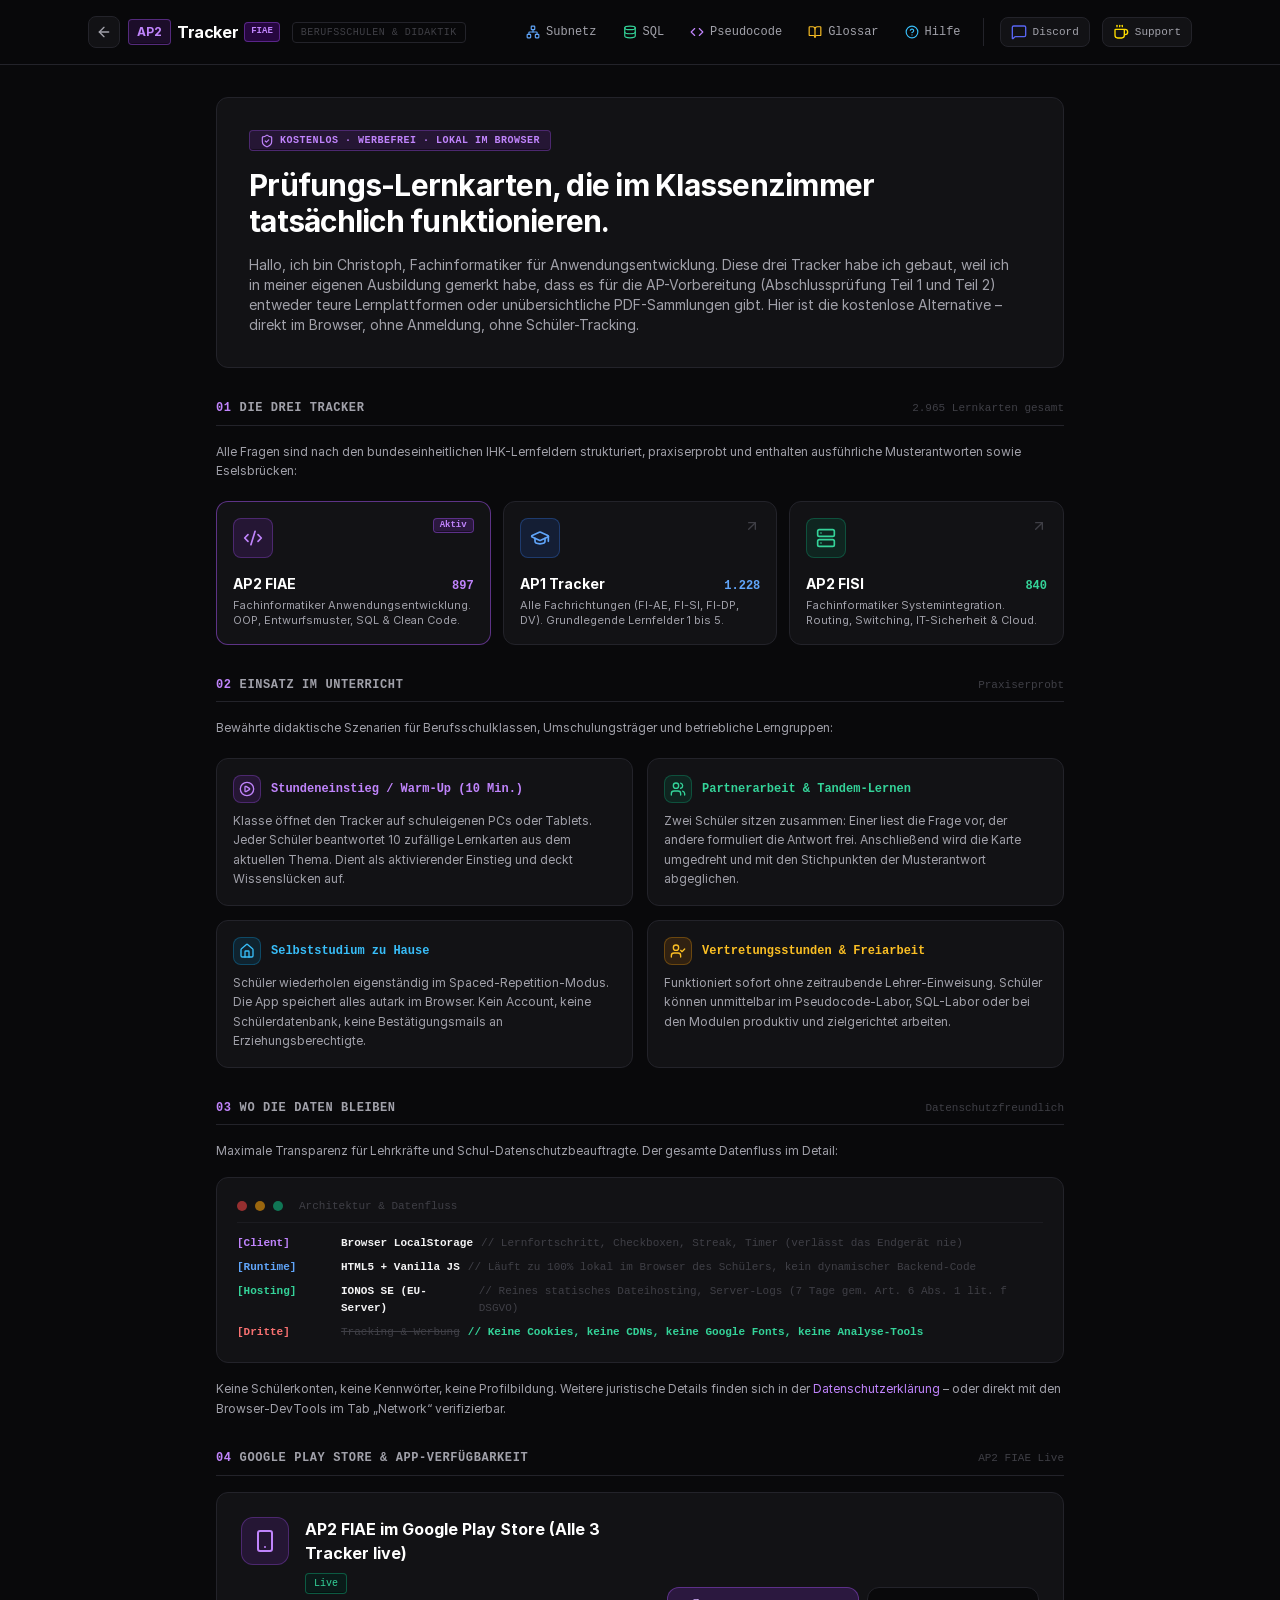
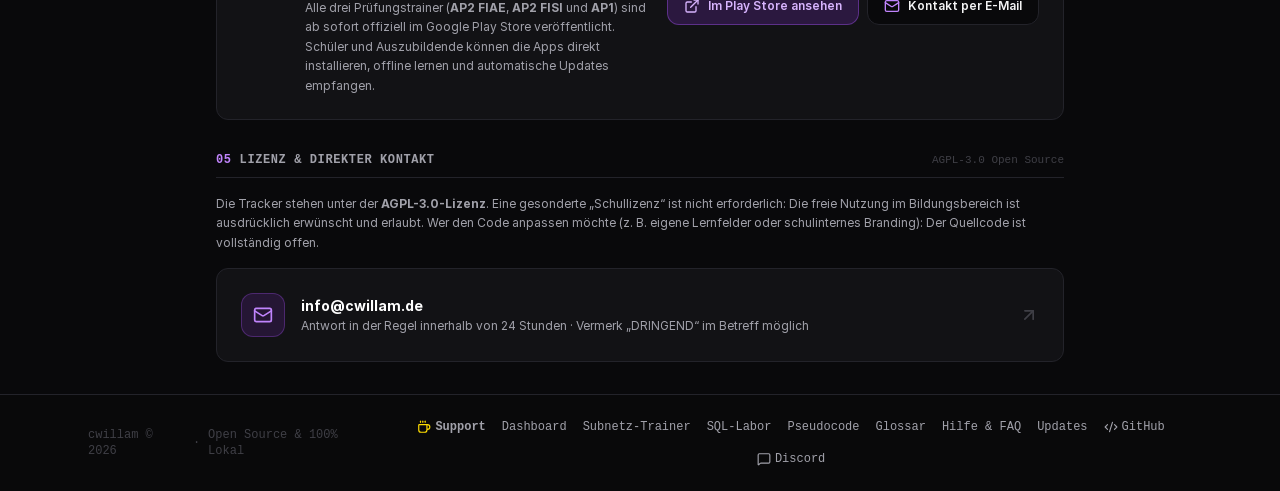
==== commit 852376d4: "feat: official google play store release announcement, tester exit guide & store links" ====
--- a/bildungseinrichtungen.html
+++ b/bildungseinrichtungen.html
@@ -489,11 +489,11 @@
             </div>
             <div class="space-y-1">
               <div class="flex items-center gap-2 flex-wrap">
-                <h3 class="text-base font-bold text-white">AP2 FIAE im Google Play Store</h3>
+                <h3 class="text-base font-bold text-white">AP2 FIAE im Google Play Store (Alle 3 Tracker live)</h3>
                 <span class="kbd-cap bg-emerald-950/40 border-emerald-500/40 text-emerald-400 font-mono text-[10px] px-2 py-0.5">Live</span>
               </div>
               <p class="text-xs text-dark-muted leading-relaxed max-w-xl">
-                Der <strong>AP2 FIAE Tracker</strong> ist offiziell im Google Play Store veröffentlicht. Schüler und Auszubildende können die App direkt installieren, offline lernen und automatische Updates empfangen.
+                Alle drei Prüfungstrainer (<strong>AP2 FIAE</strong>, <strong>AP2 FISI</strong> und <strong>AP1</strong>) sind ab sofort offiziell im Google Play Store veröffentlicht. Schüler und Auszubildende können die Apps direkt installieren, offline lernen und automatische Updates empfangen.
               </p>
             </div>
           </div>
